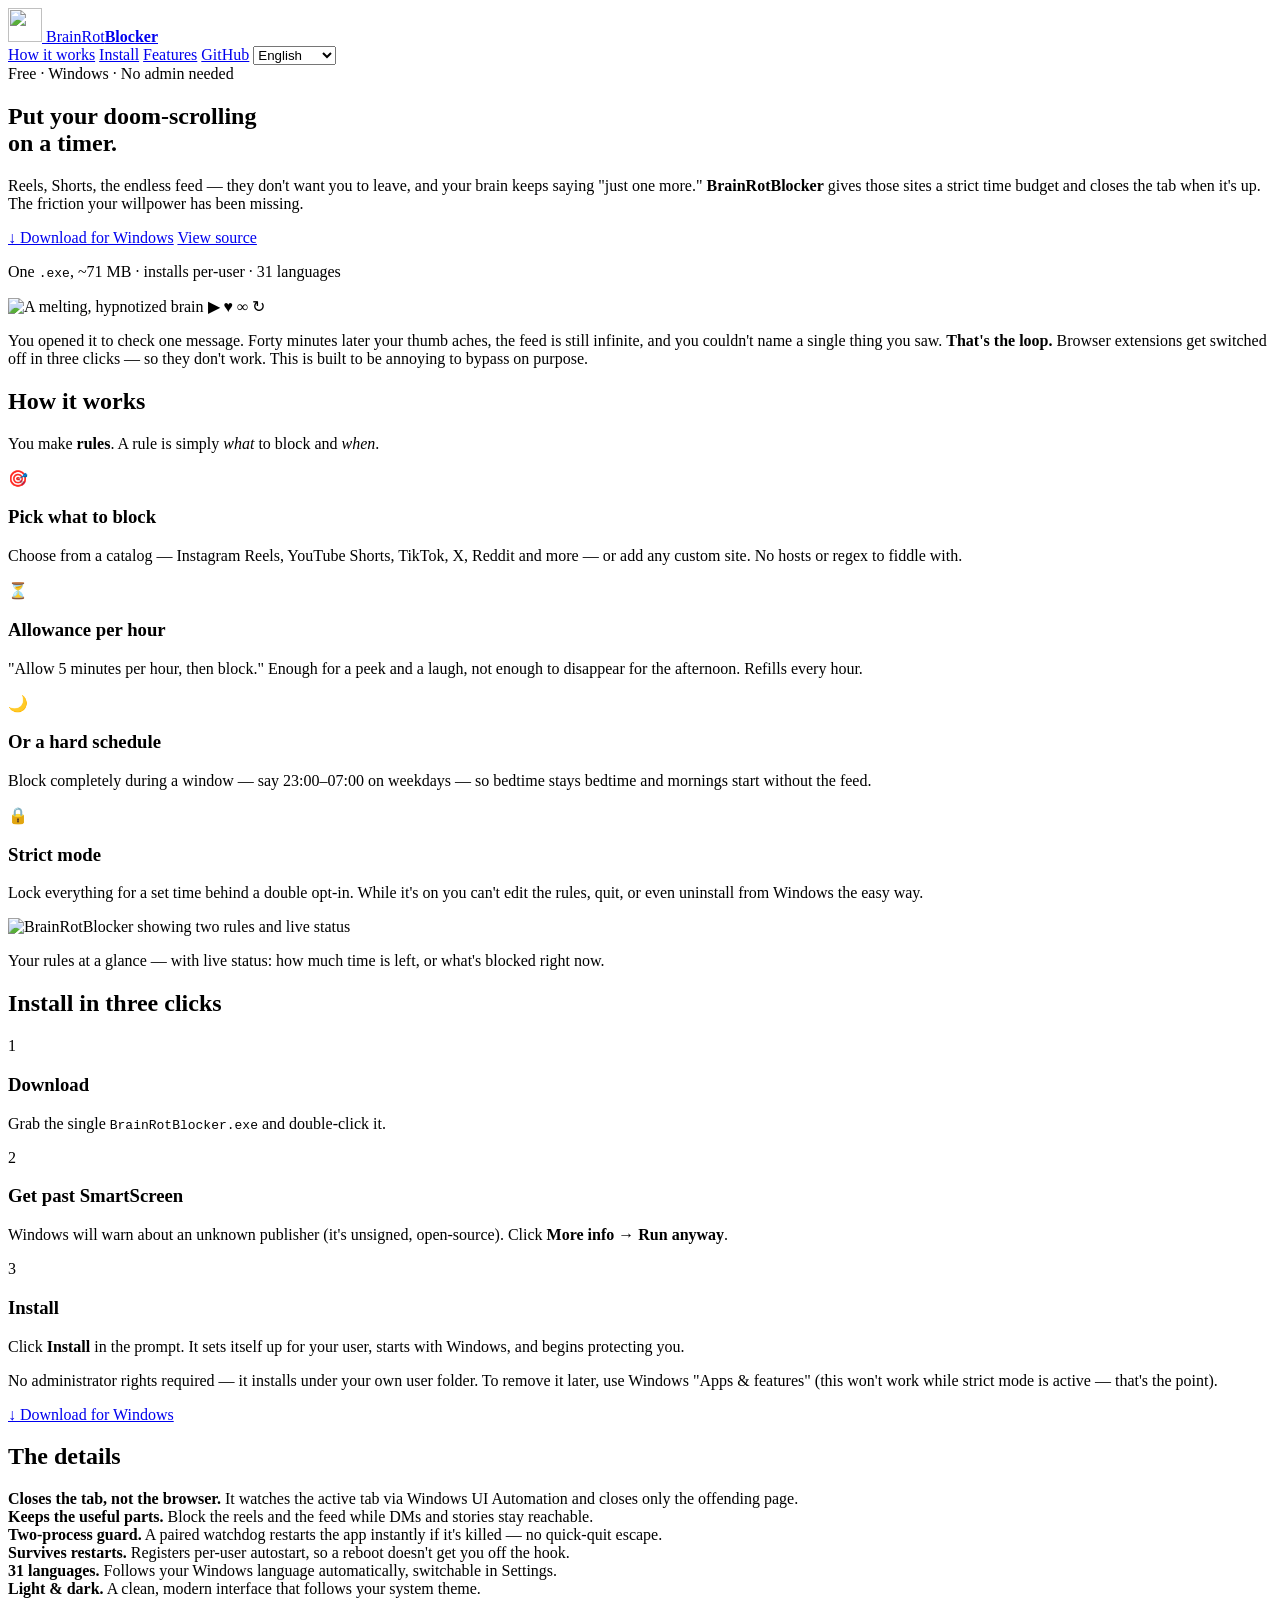
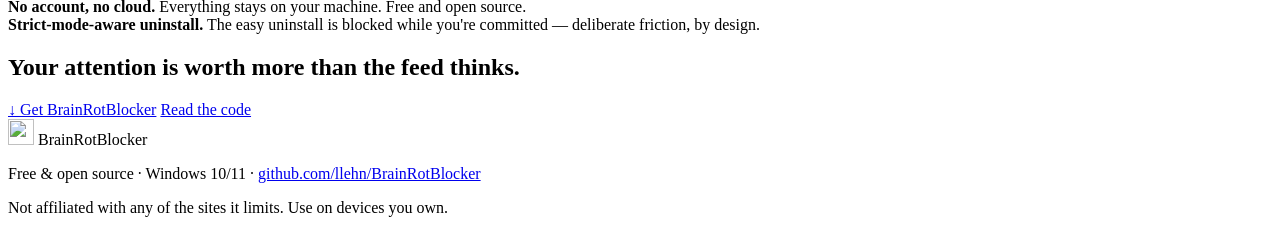
==== docs/index.html @ e9a58394 "Compress single-file build (157MB -> 71MB) and update stated size on site Co-Authored-By: Claude Opu" ====
<!doctype html>
<html lang="en">
<head>
  <meta charset="utf-8">
  <meta name="viewport" content="width=device-width, initial-scale=1">
  <title>BrainRotBlocker — put your doom-scrolling on a timer</title>
  <meta name="description" content="A free Windows app that limits the sites quietly eating your day. Time-budget rules, scheduled blocks, and a strict mode that's genuinely hard to wriggle out of.">
  <link rel="icon" href="assets/favicon.svg" type="image/svg+xml">
  <meta property="og:title" content="BrainRotBlocker">
  <meta property="og:description" content="Put your doom-scrolling on a timer. Free, Windows, no admin needed.">
  <meta property="og:image" content="assets/brain.svg">
  <meta property="og:type" content="website">
  <link rel="preconnect" href="https://fonts.googleapis.com">
  <link rel="preconnect" href="https://fonts.gstatic.com" crossorigin>
  <link href="https://fonts.googleapis.com/css2?family=Inter:wght@400;500;600;700;800&display=swap" rel="stylesheet">
  <link rel="stylesheet" href="styles.css">
</head>
<body>
  <header class="nav">
    <a class="brand" href="#top">
      <img src="assets/logo.svg" width="34" height="34" alt="">
      <span>BrainRot<b>Blocker</b></span>
    </a>
    <nav class="nav-links">
      <a href="#how" data-i18n="nav.how">How it works</a>
      <a href="#install" data-i18n="nav.install">Install</a>
      <a href="#features" data-i18n="nav.features">Features</a>
      <a class="ghost" href="https://github.com/llehn/BrainRotBlocker">GitHub</a>
      <select id="langsel" class="langsel" aria-label="Language"></select>
    </nav>
  </header>

  <main id="top">
    <section class="hero">
      <div class="hero-copy">
        <span class="eyebrow" data-i18n="hero.eyebrow">Free · Windows · No admin needed</span>
        <h1 data-i18n="hero.h1">Put your doom-scrolling<br>on a timer.</h1>
        <p class="lede" data-i18n="hero.lede">Reels, Shorts, the endless feed — they don't want you to leave, and your brain keeps saying "just one more." <b>BrainRotBlocker</b> gives those sites a strict time budget and closes the tab when it's up. The friction your willpower has been missing.</p>
        <div class="cta">
          <a class="btn primary" href="https://github.com/llehn/BrainRotBlocker/releases/latest/download/BrainRotBlocker.exe" data-i18n="hero.download">↓ Download for Windows</a>
          <a class="btn" href="https://github.com/llehn/BrainRotBlocker" data-i18n="hero.source">View source</a>
        </div>
        <p class="fineprint" data-i18n="hero.fineprint">One <code>.exe</code>, ~71&nbsp;MB · installs per-user · 31 languages</p>
      </div>
      <div class="hero-art">
        <div class="glow"></div>
        <img src="assets/brain.svg" alt="A melting, hypnotized brain" class="mascot">
        <span class="float f1">▶</span>
        <span class="float f2">♥</span>
        <span class="float f3">∞</span>
        <span class="float f4">↻</span>
      </div>
    </section>

    <section class="band">
      <p data-i18n="band1">You opened it to check one message. Forty minutes later your thumb aches, the feed is still infinite, and you couldn't name a single thing you saw. <b>That's the loop.</b> Browser extensions get switched off in three clicks — so they don't work. This is built to be annoying to bypass on purpose.</p>
    </section>

    <section id="how" class="section">
      <h2 data-i18n="how.title">How it works</h2>
      <p class="section-sub" data-i18n="how.sub">You make <b>rules</b>. A rule is simply <em>what</em> to block and <em>when</em>.</p>
      <div class="grid cards">
        <article class="card">
          <div class="ic">🎯</div>
          <h3 data-i18n="card1.t">Pick what to block</h3>
          <p data-i18n="card1.b">Choose from a catalog — Instagram Reels, YouTube Shorts, TikTok, X, Reddit and more — or add any custom site. No hosts or regex to fiddle with.</p>
        </article>
        <article class="card">
          <div class="ic">⏳</div>
          <h3 data-i18n="card2.t">Allowance per hour</h3>
          <p data-i18n="card2.b">"Allow 5 minutes per hour, then block." Enough for a peek and a laugh, not enough to disappear for the afternoon. Refills every hour.</p>
        </article>
        <article class="card">
          <div class="ic">🌙</div>
          <h3 data-i18n="card3.t">Or a hard schedule</h3>
          <p data-i18n="card3.b">Block completely during a window — say 23:00–07:00 on weekdays — so bedtime stays bedtime and mornings start without the feed.</p>
        </article>
        <article class="card">
          <div class="ic">🔒</div>
          <h3 data-i18n="card4.t">Strict mode</h3>
          <p data-i18n="card4.b">Lock everything for a set time behind a double opt-in. While it's on you can't edit the rules, quit, or even uninstall from Windows the easy way.</p>
        </article>
      </div>
    </section>

    <section class="showcase">
      <img src="assets/app-mock.svg" alt="BrainRotBlocker showing two rules and live status" loading="lazy">
      <p class="caption" data-i18n="showcase.caption">Your rules at a glance — with live status: how much time is left, or what's blocked right now.</p>
    </section>

    <section id="install" class="section">
      <h2 data-i18n="install.title">Install in three clicks</h2>
      <div class="grid steps">
        <article class="step">
          <span class="num">1</span>
          <h3 data-i18n="step1.t">Download</h3>
          <p data-i18n="step1.b">Grab the single <code>BrainRotBlocker.exe</code> and double-click it.</p>
        </article>
        <article class="step">
          <span class="num">2</span>
          <h3 data-i18n="step2.t">Get past SmartScreen</h3>
          <p data-i18n="step2.b">Windows will warn about an unknown publisher (it's unsigned, open-source). Click <b>More info → Run anyway</b>.</p>
        </article>
        <article class="step">
          <span class="num">3</span>
          <h3 data-i18n="step3.t">Install</h3>
          <p data-i18n="step3.b">Click <b>Install</b> in the prompt. It sets itself up for your user, starts with Windows, and begins protecting you.</p>
        </article>
      </div>
      <p class="note" data-i18n="install.note">No administrator rights required — it installs under your own user folder. To remove it later, use Windows "Apps &amp; features" (this won't work while strict mode is active — that's the point).</p>
      <div class="cta center">
        <a class="btn primary" href="https://github.com/llehn/BrainRotBlocker/releases/latest/download/BrainRotBlocker.exe" data-i18n="hero.download">↓ Download for Windows</a>
      </div>
    </section>

    <section id="features" class="section">
      <h2 data-i18n="features.title">The details</h2>
      <div class="grid features">
        <div class="feat" data-i18n="feat1"><b>Closes the tab, not the browser.</b> It watches the active tab via Windows UI Automation and closes only the offending page.</div>
        <div class="feat" data-i18n="feat2"><b>Keeps the useful parts.</b> Block the reels and the feed while DMs and stories stay reachable.</div>
        <div class="feat" data-i18n="feat3"><b>Two-process guard.</b> A paired watchdog restarts the app instantly if it's killed — no quick-quit escape.</div>
        <div class="feat" data-i18n="feat4"><b>Survives restarts.</b> Registers per-user autostart, so a reboot doesn't get you off the hook.</div>
        <div class="feat" data-i18n="feat5"><b>31 languages.</b> Follows your Windows language automatically, switchable in Settings.</div>
        <div class="feat" data-i18n="feat6"><b>Light &amp; dark.</b> A clean, modern interface that follows your system theme.</div>
        <div class="feat" data-i18n="feat7"><b>No account, no cloud.</b> Everything stays on your machine. Free and open source.</div>
        <div class="feat" data-i18n="feat8"><b>Strict-mode-aware uninstall.</b> The easy uninstall is blocked while you're committed — deliberate friction, by design.</div>
      </div>
    </section>

    <section class="band closer">
      <h2 data-i18n="closer.title">Your attention is worth more than the feed thinks.</h2>
      <div class="cta center">
        <a class="btn primary" href="https://github.com/llehn/BrainRotBlocker/releases/latest/download/BrainRotBlocker.exe" data-i18n="closer.download">↓ Get BrainRotBlocker</a>
        <a class="btn" href="https://github.com/llehn/BrainRotBlocker" data-i18n="closer.source">Read the code</a>
      </div>
    </section>
  </main>

  <footer class="footer">
    <div class="foot-brand">
      <img src="assets/logo.svg" width="26" height="26" alt="">
      <span>BrainRotBlocker</span>
    </div>
    <p data-i18n="footer.tagline">Free &amp; open source · Windows 10/11 · <a href="https://github.com/llehn/BrainRotBlocker">github.com/llehn/BrainRotBlocker</a></p>
    <p class="muted" data-i18n="footer.muted">Not affiliated with any of the sites it limits. Use on devices you own.</p>
  </footer>

  <script src="i18n.js"></script>
</body>
</html>
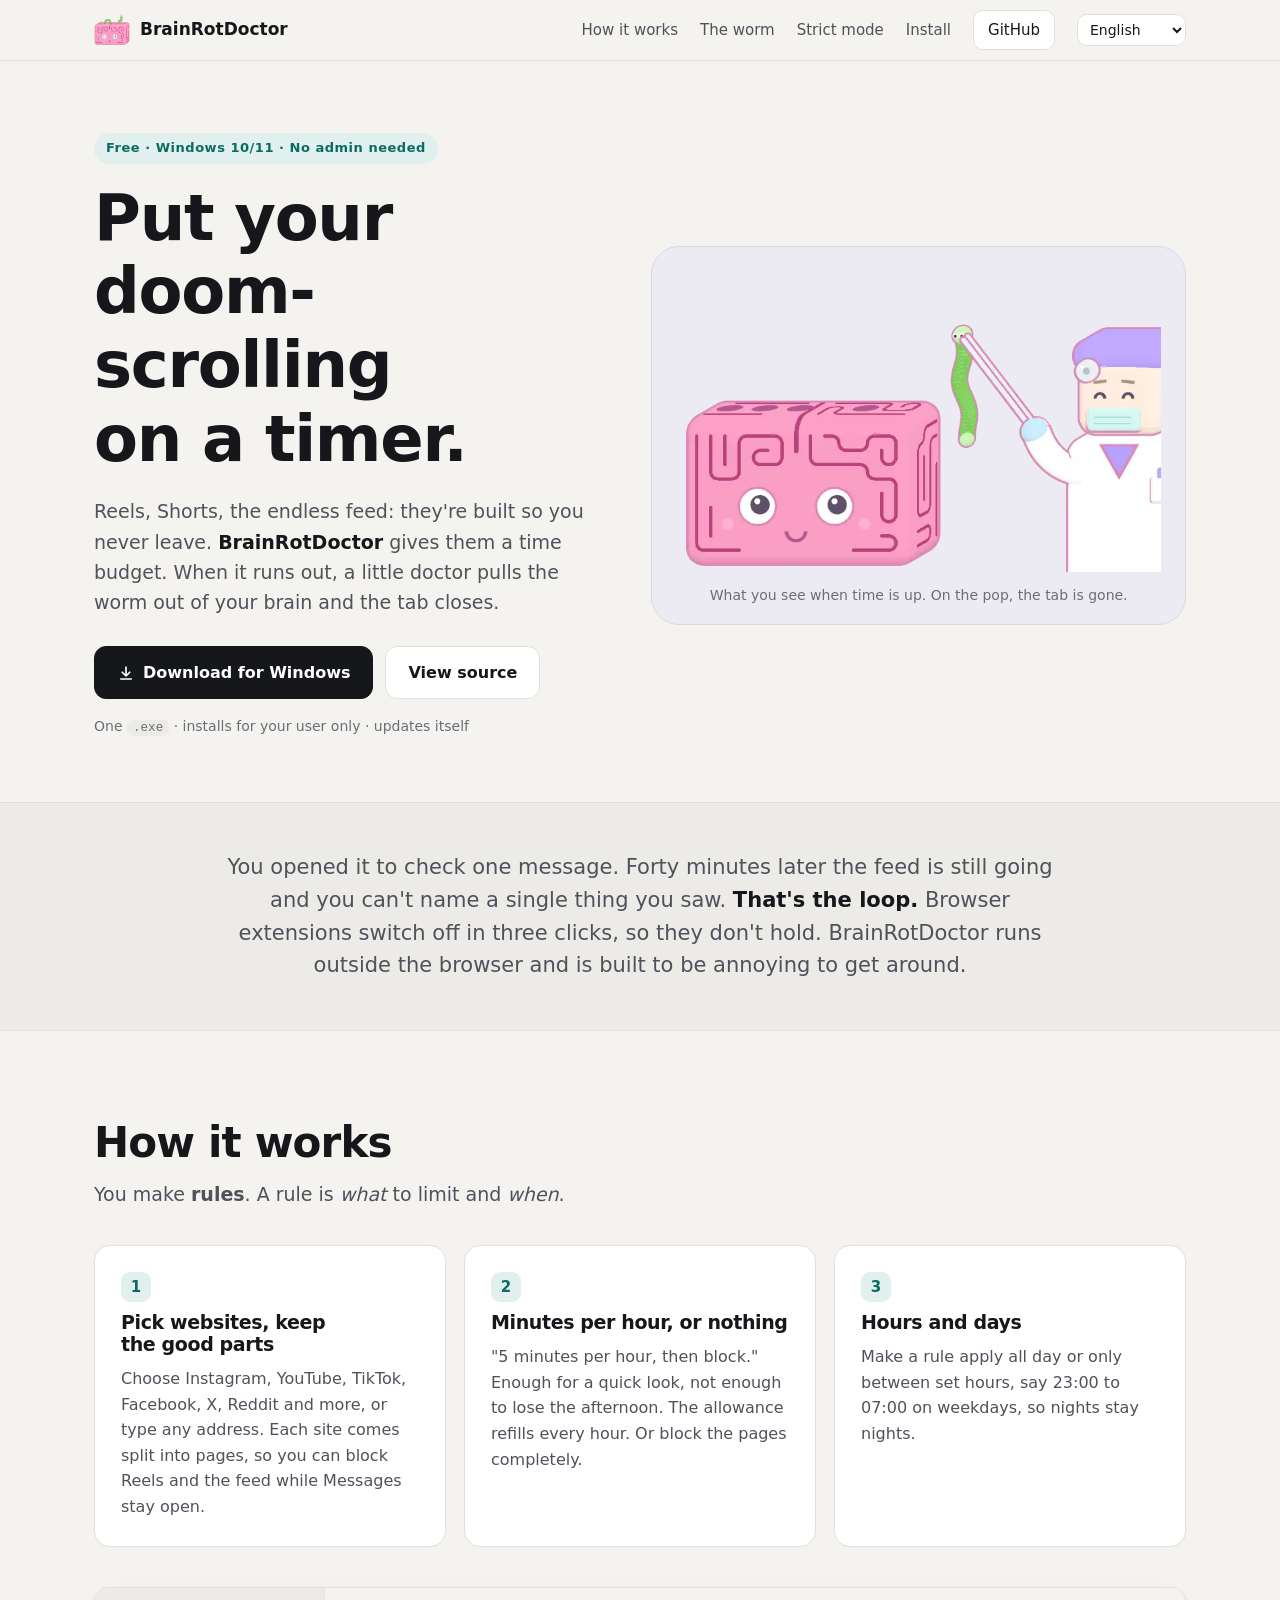
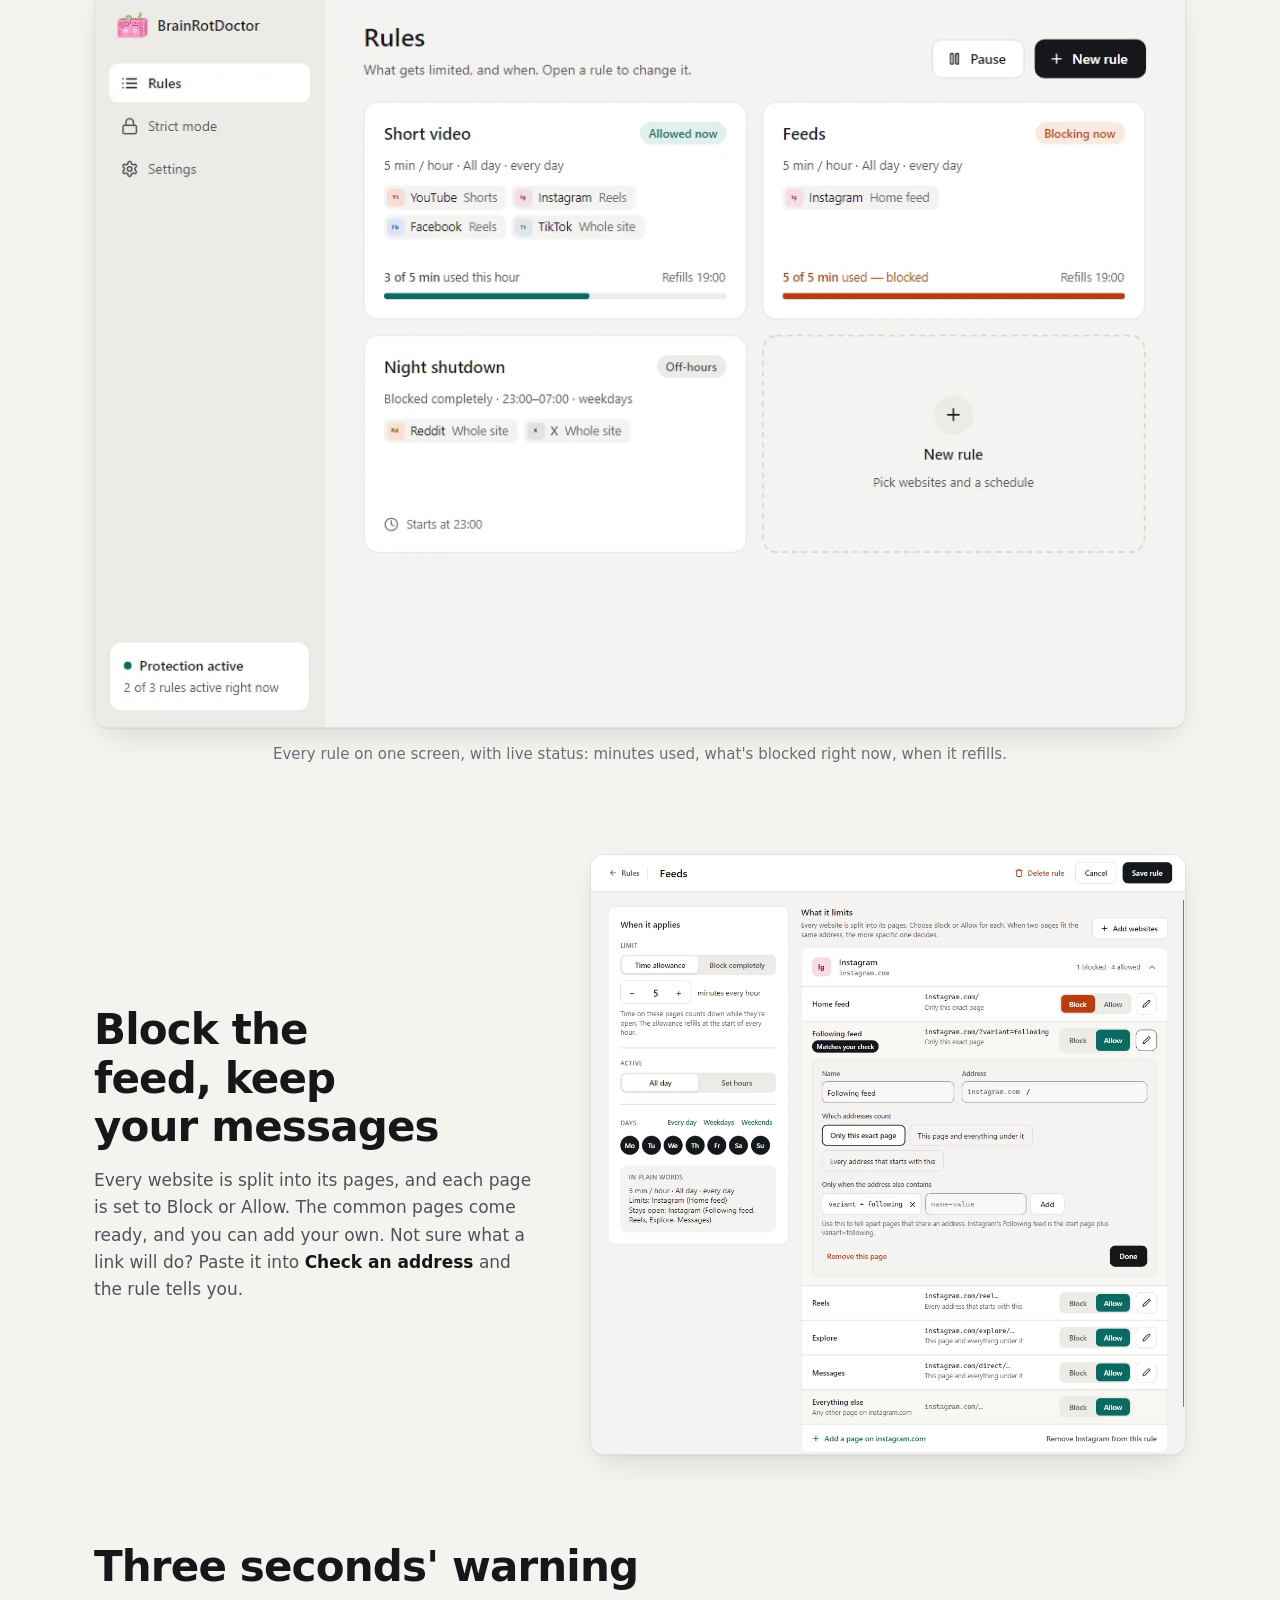
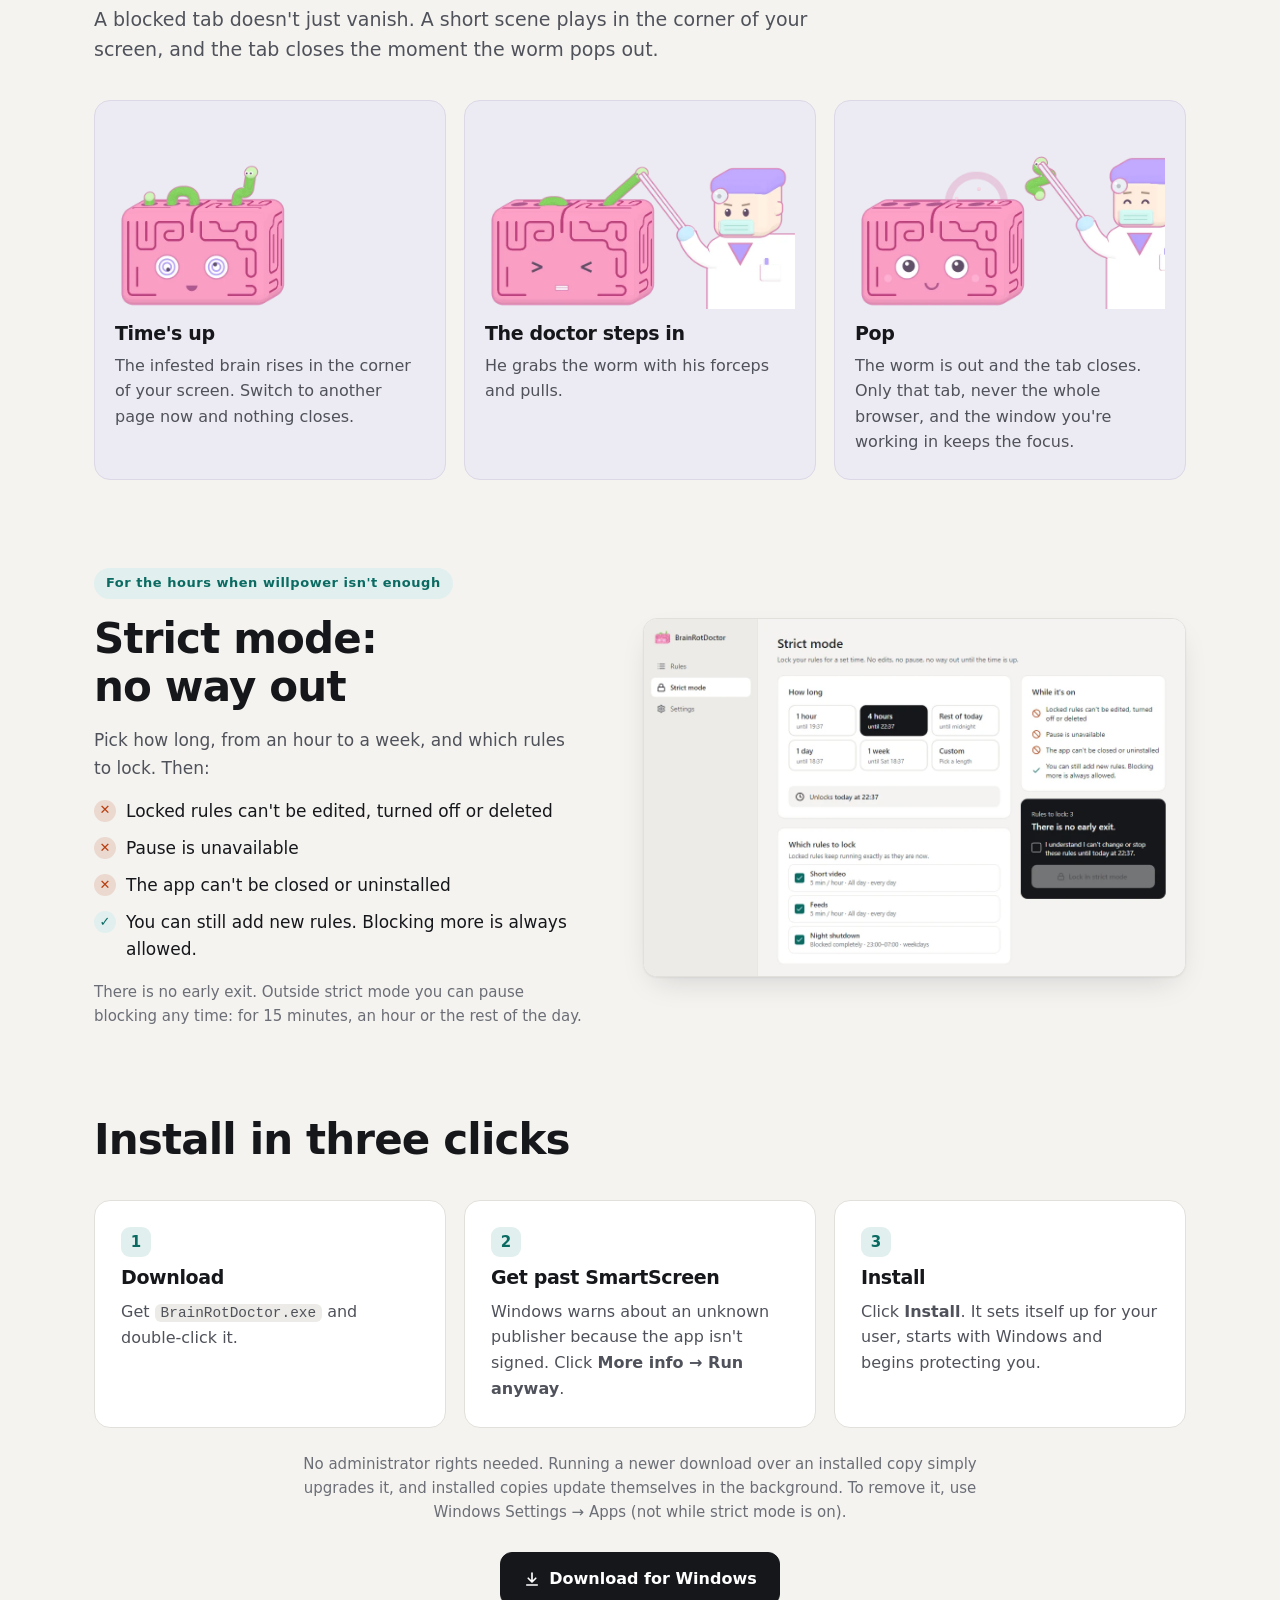
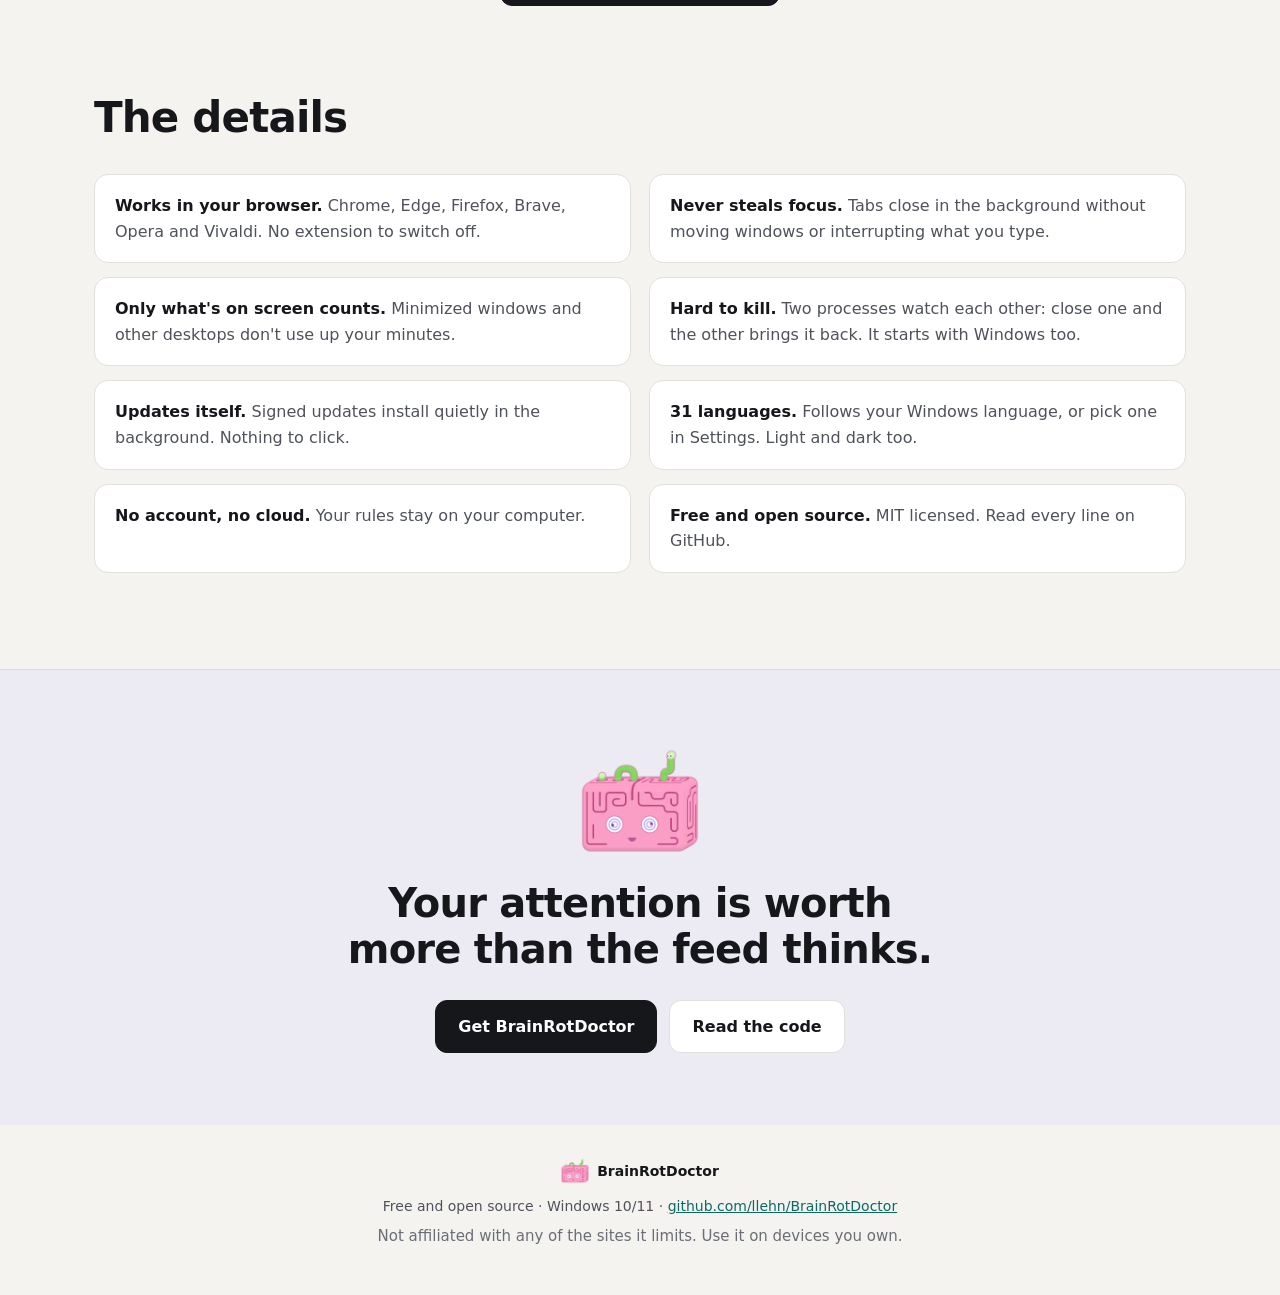
==== commit 8cc2ef82: "Make the worm scene's brain the product icon and rebuild the website The app icon (window, tray, sid" ====
--- a/docs/index.html
+++ b/docs/index.html
@@ -3,13 +3,17 @@
 <head>
   <meta charset="utf-8">
   <meta name="viewport" content="width=device-width, initial-scale=1">
-  <title>BrainRotBlocker — put your doom-scrolling on a timer</title>
-  <meta name="description" content="A free Windows app that limits the sites quietly eating your day. Time-budget rules, scheduled blocks, and a strict mode that's genuinely hard to wriggle out of.">
-  <link rel="icon" href="assets/favicon.svg" type="image/svg+xml">
-  <meta property="og:title" content="BrainRotBlocker">
+  <title>BrainRotDoctor — put your doom-scrolling on a timer</title>
+  <meta name="description" content="A free Windows app that gives Reels, Shorts and endless feeds a time budget. When it runs out, a little doctor pulls the worm out of your brain and the tab closes.">
+  <meta name="color-scheme" content="light dark">
+  <link rel="icon" href="assets/favicon.ico" sizes="any">
+  <link rel="icon" href="assets/icon-512.png" type="image/png">
+  <link rel="apple-touch-icon" href="assets/apple-touch-icon.png">
+  <meta property="og:title" content="BrainRotDoctor">
   <meta property="og:description" content="Put your doom-scrolling on a timer. Free, Windows, no admin needed.">
-  <meta property="og:image" content="assets/brain.svg">
+  <meta property="og:image" content="https://llehn.github.io/BrainRotDoctor/assets/og-image.png">
   <meta property="og:type" content="website">
+  <meta name="twitter:card" content="summary_large_image">
   <link rel="preconnect" href="https://fonts.googleapis.com">
   <link rel="preconnect" href="https://fonts.gstatic.com" crossorigin>
   <link href="https://fonts.googleapis.com/css2?family=Inter:wght@400;500;600;700;800&display=swap" rel="stylesheet">
@@ -17,132 +21,183 @@
 </head>
 <body>
   <header class="nav">
-    <a class="brand" href="#top">
-      <img src="assets/logo.svg" width="34" height="34" alt="">
-      <span>BrainRot<b>Blocker</b></span>
-    </a>
-    <nav class="nav-links">
-      <a href="#how" data-i18n="nav.how">How it works</a>
-      <a href="#install" data-i18n="nav.install">Install</a>
-      <a href="#features" data-i18n="nav.features">Features</a>
-      <a class="ghost" href="https://github.com/llehn/BrainRotBlocker">GitHub</a>
-      <select id="langsel" class="langsel" aria-label="Language"></select>
-    </nav>
+    <div class="nav-inner">
+      <a class="brand" href="#top">
+        <img src="assets/icon-512.png" width="36" height="36" alt="">
+        <span>BrainRotDoctor</span>
+      </a>
+      <nav class="nav-links">
+        <a href="#how" data-i18n="nav.how">How it works</a>
+        <a href="#worm" data-i18n="nav.worm">The worm</a>
+        <a href="#strict" data-i18n="nav.strict">Strict mode</a>
+        <a href="#install" data-i18n="nav.install">Install</a>
+        <a class="gh" href="https://github.com/llehn/BrainRotDoctor">GitHub</a>
+        <select id="langsel" class="langsel" aria-label="Language"></select>
+      </nav>
+    </div>
   </header>
 
   <main id="top">
-    <section class="hero">
+    <section class="hero wrap">
       <div class="hero-copy">
-        <span class="eyebrow" data-i18n="hero.eyebrow">Free · Windows · No admin needed</span>
+        <span class="eyebrow" data-i18n="hero.eyebrow">Free · Windows 10/11 · No admin needed</span>
         <h1 data-i18n="hero.h1">Put your doom-scrolling<br>on a timer.</h1>
-        <p class="lede" data-i18n="hero.lede">Reels, Shorts, the endless feed — they don't want you to leave, and your brain keeps saying "just one more." <b>BrainRotBlocker</b> gives those sites a strict time budget and closes the tab when it's up. The friction your willpower has been missing.</p>
+        <p class="lede" data-i18n="hero.lede">Reels, Shorts, the endless feed: they're built so you never leave. <b>BrainRotDoctor</b> gives them a time budget. When it runs out, a little doctor pulls the worm out of your brain and the tab closes.</p>
         <div class="cta">
-          <a class="btn primary" href="https://github.com/llehn/BrainRotBlocker/releases/latest/download/BrainRotBlocker.exe" data-i18n="hero.download">↓ Download for Windows</a>
-          <a class="btn" href="https://github.com/llehn/BrainRotBlocker" data-i18n="hero.source">View source</a>
+          <a class="btn primary" href="https://github.com/llehn/BrainRotDoctor/releases/latest/download/BrainRotDoctor.exe"><svg aria-hidden="true" viewBox="0 0 24 24"><path d="M12 4v12m0 0-5-5m5 5 5-5M5 20h14"/></svg><span data-i18n="hero.download">Download for Windows</span></a>
+          <a class="btn" href="https://github.com/llehn/BrainRotDoctor" data-i18n="hero.source">View source</a>
         </div>
-        <p class="fineprint" data-i18n="hero.fineprint">One <code>.exe</code>, ~71&nbsp;MB · installs per-user · 31 languages</p>
-      </div>
-      <div class="hero-art">
-        <div class="glow"></div>
-        <img src="assets/brain.svg" alt="A melting, hypnotized brain" class="mascot">
-        <span class="float f1">▶</span>
-        <span class="float f2">♥</span>
-        <span class="float f3">∞</span>
-        <span class="float f4">↻</span>
-      </div>
+        <p class="fineprint" data-i18n="hero.fineprint">One <code>.exe</code> · installs for your user only · updates itself</p>
+      </div>
+      <figure class="stage">
+        <img class="clip" src="assets/worm-scene.webp" width="720" height="440" alt="A pink brain with spiral eyes and a worm inside. A doctor pulls the worm out with forceps and the brain smiles.">
+        <figcaption data-i18n="hero.caption">What you see when time is up. On the pop, the tab is gone.</figcaption>
+      </figure>
     </section>
 
     <section class="band">
-      <p data-i18n="band1">You opened it to check one message. Forty minutes later your thumb aches, the feed is still infinite, and you couldn't name a single thing you saw. <b>That's the loop.</b> Browser extensions get switched off in three clicks — so they don't work. This is built to be annoying to bypass on purpose.</p>
-    </section>
-
-    <section id="how" class="section">
+      <p class="wrap" data-i18n="band1">You opened it to check one message. Forty minutes later the feed is still going and you can't name a single thing you saw. <b>That's the loop.</b> Browser extensions switch off in three clicks, so they don't hold. BrainRotDoctor runs outside the browser and is built to be annoying to get around.</p>
+    </section>
+
+    <section id="how" class="section wrap">
       <h2 data-i18n="how.title">How it works</h2>
-      <p class="section-sub" data-i18n="how.sub">You make <b>rules</b>. A rule is simply <em>what</em> to block and <em>when</em>.</p>
-      <div class="grid cards">
-        <article class="card">
-          <div class="ic">🎯</div>
-          <h3 data-i18n="card1.t">Pick what to block</h3>
-          <p data-i18n="card1.b">Choose from a catalog — Instagram Reels, YouTube Shorts, TikTok, X, Reddit and more — or add any custom site. No hosts or regex to fiddle with.</p>
-        </article>
-        <article class="card">
-          <div class="ic">⏳</div>
-          <h3 data-i18n="card2.t">Allowance per hour</h3>
-          <p data-i18n="card2.b">"Allow 5 minutes per hour, then block." Enough for a peek and a laugh, not enough to disappear for the afternoon. Refills every hour.</p>
-        </article>
-        <article class="card">
-          <div class="ic">🌙</div>
-          <h3 data-i18n="card3.t">Or a hard schedule</h3>
-          <p data-i18n="card3.b">Block completely during a window — say 23:00–07:00 on weekdays — so bedtime stays bedtime and mornings start without the feed.</p>
-        </article>
-        <article class="card">
-          <div class="ic">🔒</div>
-          <h3 data-i18n="card4.t">Strict mode</h3>
-          <p data-i18n="card4.b">Lock everything for a set time behind a double opt-in. While it's on you can't edit the rules, quit, or even uninstall from Windows the easy way.</p>
-        </article>
-      </div>
-    </section>
-
-    <section class="showcase">
-      <img src="assets/app-mock.svg" alt="BrainRotBlocker showing two rules and live status" loading="lazy">
-      <p class="caption" data-i18n="showcase.caption">Your rules at a glance — with live status: how much time is left, or what's blocked right now.</p>
-    </section>
-
-    <section id="install" class="section">
+      <p class="section-sub" data-i18n="how.sub">You make <b>rules</b>. A rule is <em>what</em> to limit and <em>when</em>.</p>
+      <div class="cards">
+        <article class="card">
+          <span class="num">1</span>
+          <h3 data-i18n="card1.t">Pick websites, keep the good parts</h3>
+          <p data-i18n="card1.b">Choose Instagram, YouTube, TikTok, Facebook, X, Reddit and more, or type any address. Each site comes split into pages, so you can block Reels and the feed while Messages stay open.</p>
+        </article>
+        <article class="card">
+          <span class="num">2</span>
+          <h3 data-i18n="card2.t">Minutes per hour, or nothing</h3>
+          <p data-i18n="card2.b">"5 minutes per hour, then block." Enough for a quick look, not enough to lose the afternoon. The allowance refills every hour. Or block the pages completely.</p>
+        </article>
+        <article class="card">
+          <span class="num">3</span>
+          <h3 data-i18n="card3.t">Hours and days</h3>
+          <p data-i18n="card3.b">Make a rule apply all day or only between set hours, say 23:00 to 07:00 on weekdays, so nights stay nights.</p>
+        </article>
+      </div>
+      <figure class="shot">
+        <div class="window">
+          <picture>
+            <source srcset="assets/app-rules-dark.webp" media="(prefers-color-scheme: dark)">
+            <img src="assets/app-rules.webp" width="1120" height="760" loading="lazy" alt="The Rules screen: three rule cards showing minutes used, what is blocked now and when each refills.">
+          </picture>
+        </div>
+        <figcaption data-i18n="shot.rules">Every rule on one screen, with live status: minutes used, what's blocked right now, when it refills.</figcaption>
+      </figure>
+    </section>
+
+    <section class="section wrap split">
+      <div class="split-copy">
+        <h2 data-i18n="pages.title">Block the feed, keep your messages</h2>
+        <p data-i18n="pages.b">Every website is split into its pages, and each page is set to Block or Allow. The common pages come ready, and you can add your own. Not sure what a link will do? Paste it into <b>Check an address</b> and the rule tells you.</p>
+      </div>
+      <div class="window tall">
+        <img src="assets/app-editor.webp" width="1120" height="1130" loading="lazy" alt="Editing a rule: Instagram split into Home feed (blocked), Following feed, Reels, Explore and Messages (allowed).">
+      </div>
+    </section>
+
+    <section id="worm" class="section wrap">
+      <h2 data-i18n="worm.title">Three seconds' warning</h2>
+      <p class="section-sub" data-i18n="worm.sub">A blocked tab doesn't just vanish. A short scene plays in the corner of your screen, and the tab closes the moment the worm pops out.</p>
+      <div class="story">
+        <article>
+          <img src="assets/scene-1.webp" width="720" height="440" loading="lazy" alt="">
+          <h3 data-i18n="worm1.t">Time's up</h3>
+          <p data-i18n="worm1.b">The infested brain rises in the corner of your screen. Switch to another page now and nothing closes.</p>
+        </article>
+        <article>
+          <img src="assets/scene-2.webp" width="720" height="440" loading="lazy" alt="">
+          <h3 data-i18n="worm2.t">The doctor steps in</h3>
+          <p data-i18n="worm2.b">He grabs the worm with his forceps and pulls.</p>
+        </article>
+        <article>
+          <img src="assets/scene-3.webp" width="720" height="440" loading="lazy" alt="">
+          <h3 data-i18n="worm3.t">Pop</h3>
+          <p data-i18n="worm3.b">The worm is out and the tab closes. Only that tab, never the whole browser, and the window you're working in keeps the focus.</p>
+        </article>
+      </div>
+    </section>
+
+    <section id="strict" class="section wrap split reverse">
+      <div class="split-copy">
+        <span class="eyebrow" data-i18n="strict.eyebrow">For the hours when willpower isn't enough</span>
+        <h2 data-i18n="strict.title">Strict mode: no way out</h2>
+        <p data-i18n="strict.b">Pick how long, from an hour to a week, and which rules to lock. Then:</p>
+        <ul class="ticks">
+          <li class="no" data-i18n="strict.l1">Locked rules can't be edited, turned off or deleted</li>
+          <li class="no" data-i18n="strict.l2">Pause is unavailable</li>
+          <li class="no" data-i18n="strict.l3">The app can't be closed or uninstalled</li>
+          <li class="yes" data-i18n="strict.l4">You can still add new rules. Blocking more is always allowed.</li>
+        </ul>
+        <p class="muted" data-i18n="strict.note">There is no early exit. Outside strict mode you can pause blocking any time: for 15 minutes, an hour or the rest of the day.</p>
+      </div>
+      <div class="window">
+        <img src="assets/app-strict.webp" width="1120" height="740" loading="lazy" alt="Strict mode setup: choose how long, which rules to lock, and confirm there is no early exit.">
+      </div>
+    </section>
+
+    <section id="install" class="section wrap">
       <h2 data-i18n="install.title">Install in three clicks</h2>
-      <div class="grid steps">
-        <article class="step">
+      <div class="cards">
+        <article class="card">
           <span class="num">1</span>
           <h3 data-i18n="step1.t">Download</h3>
-          <p data-i18n="step1.b">Grab the single <code>BrainRotBlocker.exe</code> and double-click it.</p>
-        </article>
-        <article class="step">
+          <p data-i18n="step1.b">Get <code>BrainRotDoctor.exe</code> and double-click it.</p>
+        </article>
+        <article class="card">
           <span class="num">2</span>
           <h3 data-i18n="step2.t">Get past SmartScreen</h3>
-          <p data-i18n="step2.b">Windows will warn about an unknown publisher (it's unsigned, open-source). Click <b>More info → Run anyway</b>.</p>
-        </article>
-        <article class="step">
+          <p data-i18n="step2.b">Windows warns about an unknown publisher because the app isn't signed. Click <b>More info → Run anyway</b>.</p>
+        </article>
+        <article class="card">
           <span class="num">3</span>
           <h3 data-i18n="step3.t">Install</h3>
-          <p data-i18n="step3.b">Click <b>Install</b> in the prompt. It sets itself up for your user, starts with Windows, and begins protecting you.</p>
-        </article>
-      </div>
-      <p class="note" data-i18n="install.note">No administrator rights required — it installs under your own user folder. To remove it later, use Windows "Apps &amp; features" (this won't work while strict mode is active — that's the point).</p>
+          <p data-i18n="step3.b">Click <b>Install</b>. It sets itself up for your user, starts with Windows and begins protecting you.</p>
+        </article>
+      </div>
+      <p class="note" data-i18n="install.note">No administrator rights needed. Running a newer download over an installed copy simply upgrades it, and installed copies update themselves in the background. To remove it, use Windows Settings → Apps (not while strict mode is on).</p>
       <div class="cta center">
-        <a class="btn primary" href="https://github.com/llehn/BrainRotBlocker/releases/latest/download/BrainRotBlocker.exe" data-i18n="hero.download">↓ Download for Windows</a>
-      </div>
-    </section>
-
-    <section id="features" class="section">
+        <a class="btn primary" href="https://github.com/llehn/BrainRotDoctor/releases/latest/download/BrainRotDoctor.exe"><svg aria-hidden="true" viewBox="0 0 24 24"><path d="M12 4v12m0 0-5-5m5 5 5-5M5 20h14"/></svg><span data-i18n="hero.download">Download for Windows</span></a>
+      </div>
+    </section>
+
+    <section class="section wrap">
       <h2 data-i18n="features.title">The details</h2>
-      <div class="grid features">
-        <div class="feat" data-i18n="feat1"><b>Closes the tab, not the browser.</b> It watches the active tab via Windows UI Automation and closes only the offending page.</div>
-        <div class="feat" data-i18n="feat2"><b>Keeps the useful parts.</b> Block the reels and the feed while DMs and stories stay reachable.</div>
-        <div class="feat" data-i18n="feat3"><b>Two-process guard.</b> A paired watchdog restarts the app instantly if it's killed — no quick-quit escape.</div>
-        <div class="feat" data-i18n="feat4"><b>Survives restarts.</b> Registers per-user autostart, so a reboot doesn't get you off the hook.</div>
-        <div class="feat" data-i18n="feat5"><b>31 languages.</b> Follows your Windows language automatically, switchable in Settings.</div>
-        <div class="feat" data-i18n="feat6"><b>Light &amp; dark.</b> A clean, modern interface that follows your system theme.</div>
-        <div class="feat" data-i18n="feat7"><b>No account, no cloud.</b> Everything stays on your machine. Free and open source.</div>
-        <div class="feat" data-i18n="feat8"><b>Strict-mode-aware uninstall.</b> The easy uninstall is blocked while you're committed — deliberate friction, by design.</div>
-      </div>
-    </section>
-
-    <section class="band closer">
-      <h2 data-i18n="closer.title">Your attention is worth more than the feed thinks.</h2>
-      <div class="cta center">
-        <a class="btn primary" href="https://github.com/llehn/BrainRotBlocker/releases/latest/download/BrainRotBlocker.exe" data-i18n="closer.download">↓ Get BrainRotBlocker</a>
-        <a class="btn" href="https://github.com/llehn/BrainRotBlocker" data-i18n="closer.source">Read the code</a>
+      <div class="features">
+        <div class="feat" data-i18n="feat1"><b>Works in your browser.</b> Chrome, Edge, Firefox, Brave, Opera and Vivaldi. No extension to switch off.</div>
+        <div class="feat" data-i18n="feat2"><b>Never steals focus.</b> Tabs close in the background without moving windows or interrupting what you type.</div>
+        <div class="feat" data-i18n="feat3"><b>Only what's on screen counts.</b> Minimized windows and other desktops don't use up your minutes.</div>
+        <div class="feat" data-i18n="feat4"><b>Hard to kill.</b> Two processes watch each other: close one and the other brings it back. It starts with Windows too.</div>
+        <div class="feat" data-i18n="feat5"><b>Updates itself.</b> Signed updates install quietly in the background. Nothing to click.</div>
+        <div class="feat" data-i18n="feat6"><b>31 languages.</b> Follows your Windows language, or pick one in Settings. Light and dark too.</div>
+        <div class="feat" data-i18n="feat7"><b>No account, no cloud.</b> Your rules stay on your computer.</div>
+        <div class="feat" data-i18n="feat8"><b>Free and open source.</b> MIT licensed. Read every line on GitHub.</div>
+      </div>
+    </section>
+
+    <section class="closer">
+      <div class="wrap">
+        <img src="assets/icon-512.png" width="120" height="120" alt="">
+        <h2 data-i18n="closer.title">Your attention is worth more than the feed thinks.</h2>
+        <div class="cta center">
+          <a class="btn primary" href="https://github.com/llehn/BrainRotDoctor/releases/latest/download/BrainRotDoctor.exe" data-i18n="closer.download">Get BrainRotDoctor</a>
+          <a class="btn" href="https://github.com/llehn/BrainRotDoctor" data-i18n="closer.source">Read the code</a>
+        </div>
       </div>
     </section>
   </main>
 
-  <footer class="footer">
+  <footer class="footer wrap">
     <div class="foot-brand">
-      <img src="assets/logo.svg" width="26" height="26" alt="">
-      <span>BrainRotBlocker</span>
+      <img src="assets/icon-512.png" width="28" height="28" alt="">
+      <span>BrainRotDoctor</span>
     </div>
-    <p data-i18n="footer.tagline">Free &amp; open source · Windows 10/11 · <a href="https://github.com/llehn/BrainRotBlocker">github.com/llehn/BrainRotBlocker</a></p>
-    <p class="muted" data-i18n="footer.muted">Not affiliated with any of the sites it limits. Use on devices you own.</p>
+    <p data-i18n="footer.tagline">Free and open source · Windows 10/11 · <a href="https://github.com/llehn/BrainRotDoctor">github.com/llehn/BrainRotDoctor</a></p>
+    <p class="muted" data-i18n="footer.muted">Not affiliated with any of the sites it limits. Use it on devices you own.</p>
   </footer>
 
   <script src="i18n.js"></script>
--- a/docs/styles.css
+++ b/docs/styles.css
@@ -0,0 +1,183 @@
+/* BrainRotDoctor site. Colours follow the app (warm greys, teal accent) and the
+   worm scene (pink brain, lavender stage, green worm). Light and dark follow the
+   system, as the app does. */
+
+:root {
+  --bg: #F4F3F0;
+  --band: #ECEBE7;
+  --surface: #FFFFFF;
+  --border: #E2E0DA;
+  --text: #16171B;
+  --text-2: #4F525A;
+  --text-3: #6B6E76;
+  --ink: #16171B;
+  --ink-text: #FFFFFF;
+  --accent: #0B6B63;
+  --accent-soft: #E1F0EE;
+  --danger: #B93D0E;
+  --stage: #ECEAF2;
+  --stage-edge: #DCD8E6;
+  --brain: #F59AC0;
+  --brain-line: #B83F7A;
+  --cap: #7C5CFF;
+  --shadow: 0 1px 2px rgba(22, 23, 27, .05), 0 12px 32px -12px rgba(22, 23, 27, .18);
+  --radius: 16px;
+  --font: "Inter", "Segoe UI", system-ui, -apple-system, sans-serif;
+  color-scheme: light dark;
+}
+
+@media (prefers-color-scheme: dark) {
+  :root {
+    --bg: #17181B;
+    --band: #1C1D21;
+    --surface: #232428;
+    --border: #313238;
+    --text: #ECECEE;
+    --text-2: #B4B6BD;
+    --text-3: #8E9098;
+    --ink: #ECECEE;
+    --ink-text: #16171B;
+    --accent: #2A9D8F;
+    --accent-soft: #173A36;
+    --danger: #D2602F;
+    --stage: #24212B;
+    --stage-edge: #34303D;
+    --shadow: 0 1px 2px rgba(0, 0, 0, .3), 0 16px 40px -16px rgba(0, 0, 0, .6);
+  }
+}
+
+* { box-sizing: border-box; }
+html { scroll-behavior: smooth; scroll-padding-top: 76px; }
+@media (prefers-reduced-motion: reduce) { html { scroll-behavior: auto; } }
+body {
+  margin: 0;
+  background: var(--bg);
+  color: var(--text);
+  font-family: var(--font);
+  font-size: 17px;
+  line-height: 1.6;
+  -webkit-font-smoothing: antialiased;
+}
+img { max-width: 100%; height: auto; display: block; }
+a { color: var(--accent); }
+code { font-family: ui-monospace, Consolas, monospace; font-size: .9em; background: var(--band); padding: 1px 6px; border-radius: 6px; }
+h1, h2, h3 { line-height: 1.15; letter-spacing: -.02em; margin: 0; text-wrap: balance; }
+p { margin: 0; }
+.wrap { width: 100%; max-width: 1140px; margin: 0 auto; padding-inline: 24px; }
+
+/* ---------- Nav ---------- */
+.nav {
+  position: sticky; top: 0; z-index: 10;
+  background: color-mix(in srgb, var(--bg) 88%, transparent);
+  backdrop-filter: saturate(1.4) blur(12px);
+  border-bottom: 1px solid var(--border);
+}
+.nav-inner { max-width: 1140px; margin: 0 auto; padding: 10px 24px; display: flex; align-items: center; gap: 16px; }
+.brand { display: flex; align-items: center; gap: 10px; color: var(--text); text-decoration: none; font-weight: 700; font-size: 17px; }
+.nav-links { margin-left: auto; display: flex; align-items: center; gap: 22px; }
+.nav-links a { color: var(--text-2); text-decoration: none; font-size: 15px; font-weight: 500; }
+.nav-links a:hover { color: var(--text); }
+.nav-links a.gh { padding: 7px 14px; border: 1px solid var(--border); border-radius: 10px; background: var(--surface); color: var(--text); }
+.langsel { font: inherit; font-size: 14px; color: var(--text); background: var(--surface); border: 1px solid var(--border); border-radius: 10px; padding: 6px 8px; }
+
+/* ---------- Buttons ---------- */
+.cta { display: flex; flex-wrap: wrap; gap: 12px; margin-top: 28px; }
+.cta.center { justify-content: center; }
+.btn {
+  display: inline-flex; align-items: center; gap: 8px;
+  padding: 13px 22px; border-radius: 12px;
+  font-weight: 600; font-size: 16px; text-decoration: none;
+  color: var(--text); background: var(--surface); border: 1px solid var(--border);
+  transition: transform .15s ease, box-shadow .15s ease;
+}
+.btn:hover { transform: translateY(-1px); box-shadow: var(--shadow); }
+.btn:focus-visible, .langsel:focus-visible, .nav-links a:focus-visible { outline: 3px solid color-mix(in srgb, var(--accent) 55%, transparent); outline-offset: 2px; }
+.btn.primary { background: var(--ink); color: var(--ink-text); border-color: var(--ink); }
+.btn svg { width: 18px; height: 18px; fill: none; stroke: currentColor; stroke-width: 2.2; stroke-linecap: round; stroke-linejoin: round; }
+
+/* ---------- Hero ---------- */
+.hero { display: grid; grid-template-columns: minmax(0, 1fr) minmax(0, 1.05fr); gap: 48px; align-items: center; padding-block: 72px 64px; }
+.eyebrow { display: inline-block; font-size: 13px; font-weight: 600; letter-spacing: .04em; color: var(--accent); background: var(--accent-soft); padding: 5px 12px; border-radius: 999px; margin-bottom: 18px; }
+.hero h1 { font-size: clamp(40px, 5.6vw, 64px); font-weight: 800; }
+.lede { margin-top: 20px; font-size: 19px; color: var(--text-2); max-width: 34em; }
+.lede b { color: var(--text); }
+.fineprint { margin-top: 16px; font-size: 14px; color: var(--text-3); }
+.stage {
+  margin: 0; padding: 28px 24px 18px; border-radius: 28px;
+  background: var(--stage); border: 1px solid var(--stage-edge);
+  display: grid; gap: 12px;
+}
+.stage .clip { width: 100%; aspect-ratio: 720 / 440; }
+.stage figcaption { text-align: center; font-size: 14px; color: var(--text-3); }
+
+/* ---------- Band ---------- */
+.band { background: var(--band); border-block: 1px solid var(--border); padding-block: 48px; }
+.band p { font-size: 21px; line-height: 1.55; color: var(--text-2); max-width: 900px; text-align: center; }
+.band b { color: var(--text); }
+
+/* ---------- Sections ---------- */
+.section { padding-block: 88px 0; }
+.section > h2, .split-copy h2 { font-size: clamp(30px, 3.6vw, 42px); font-weight: 800; }
+.section-sub { margin-top: 12px; font-size: 19px; color: var(--text-2); max-width: 40em; }
+
+.cards { display: grid; grid-template-columns: repeat(3, minmax(0, 1fr)); gap: 18px; margin-top: 36px; }
+.card { background: var(--surface); border: 1px solid var(--border); border-radius: var(--radius); padding: 26px; display: grid; gap: 10px; align-content: start; }
+.card h3 { font-size: 19px; }
+.card p { color: var(--text-2); font-size: 16px; }
+.num { width: 30px; height: 30px; border-radius: 9px; display: grid; place-items: center; font-weight: 700; font-size: 15px; color: var(--accent); background: var(--accent-soft); }
+
+/* App screenshots sit in a plain window frame. */
+.window { border-radius: 14px; overflow: hidden; border: 1px solid var(--border); background: var(--surface); box-shadow: var(--shadow); }
+.window.tall { max-height: 640px; }
+.shot { margin: 40px 0 0; display: grid; gap: 14px; }
+.shot figcaption { text-align: center; font-size: 15px; color: var(--text-3); }
+
+.split { display: grid; grid-template-columns: minmax(0, .85fr) minmax(0, 1.15fr); gap: 56px; align-items: center; }
+.split.reverse { grid-template-columns: minmax(0, 1fr) minmax(0, 1.1fr); }
+.split-copy { display: grid; gap: 16px; align-content: start; }
+.split-copy .eyebrow { justify-self: start; margin-bottom: 0; }
+.split-copy p { color: var(--text-2); }
+.split-copy b { color: var(--text); }
+.muted { color: var(--text-3) !important; font-size: 15px; }
+
+.ticks { list-style: none; margin: 0; padding: 0; display: grid; gap: 10px; }
+.ticks li { position: relative; padding-left: 32px; }
+.ticks li::before { position: absolute; left: 0; top: 2px; width: 22px; height: 22px; border-radius: 50%; display: grid; place-items: center; font-size: 13px; font-weight: 700; }
+.ticks li.no::before { content: "✕"; color: var(--danger); background: color-mix(in srgb, var(--danger) 14%, transparent); }
+.ticks li.yes::before { content: "✓"; color: var(--accent); background: var(--accent-soft); }
+
+/* The worm scene, told in three frames. */
+.story { display: grid; grid-template-columns: repeat(3, minmax(0, 1fr)); gap: 18px; margin-top: 36px; }
+.story article { background: var(--stage); border: 1px solid var(--stage-edge); border-radius: var(--radius); padding: 18px 20px 24px; display: grid; gap: 8px; align-content: start; }
+.story img { aspect-ratio: 720 / 440; width: 100%; margin-bottom: 6px; }
+.story h3 { font-size: 19px; }
+.story p { color: var(--text-2); font-size: 16px; }
+
+.note { margin: 24px auto 0; max-width: 46em; text-align: center; color: var(--text-3); font-size: 15px; }
+
+.features { display: grid; grid-template-columns: repeat(2, minmax(0, 1fr)); gap: 14px 18px; margin-top: 32px; }
+.feat { background: var(--surface); border: 1px solid var(--border); border-radius: 14px; padding: 18px 20px; color: var(--text-2); font-size: 16px; }
+.feat b { color: var(--text); }
+
+.closer { margin-top: 96px; padding-block: 72px; background: var(--stage); border-top: 1px solid var(--stage-edge); text-align: center; }
+.closer img { margin: 0 auto 18px; }
+.closer h2 { font-size: clamp(28px, 3.4vw, 40px); font-weight: 800; max-width: 18em; margin: 0 auto; }
+
+.footer { padding-block: 32px 48px; display: grid; gap: 6px; justify-items: center; text-align: center; font-size: 14px; color: var(--text-2); }
+.foot-brand { display: flex; align-items: center; gap: 8px; font-weight: 700; color: var(--text); margin-bottom: 4px; }
+
+/* ---------- Narrow screens ---------- */
+@media (max-width: 900px) {
+  .hero, .split, .split.reverse { grid-template-columns: minmax(0, 1fr); gap: 36px; }
+  .hero { padding-block: 44px 48px; }
+  .cards, .story { grid-template-columns: minmax(0, 1fr); }
+  .features { grid-template-columns: minmax(0, 1fr); }
+  .nav-links a:not(.gh) { display: none; }
+  .section { padding-block: 64px 0; }
+  .band p { font-size: 18px; }
+}
+@media (max-width: 480px) {
+  .wrap, .nav-inner { padding-inline: 16px; }
+  .nav-links { gap: 10px; }
+  .brand span { display: none; }
+}
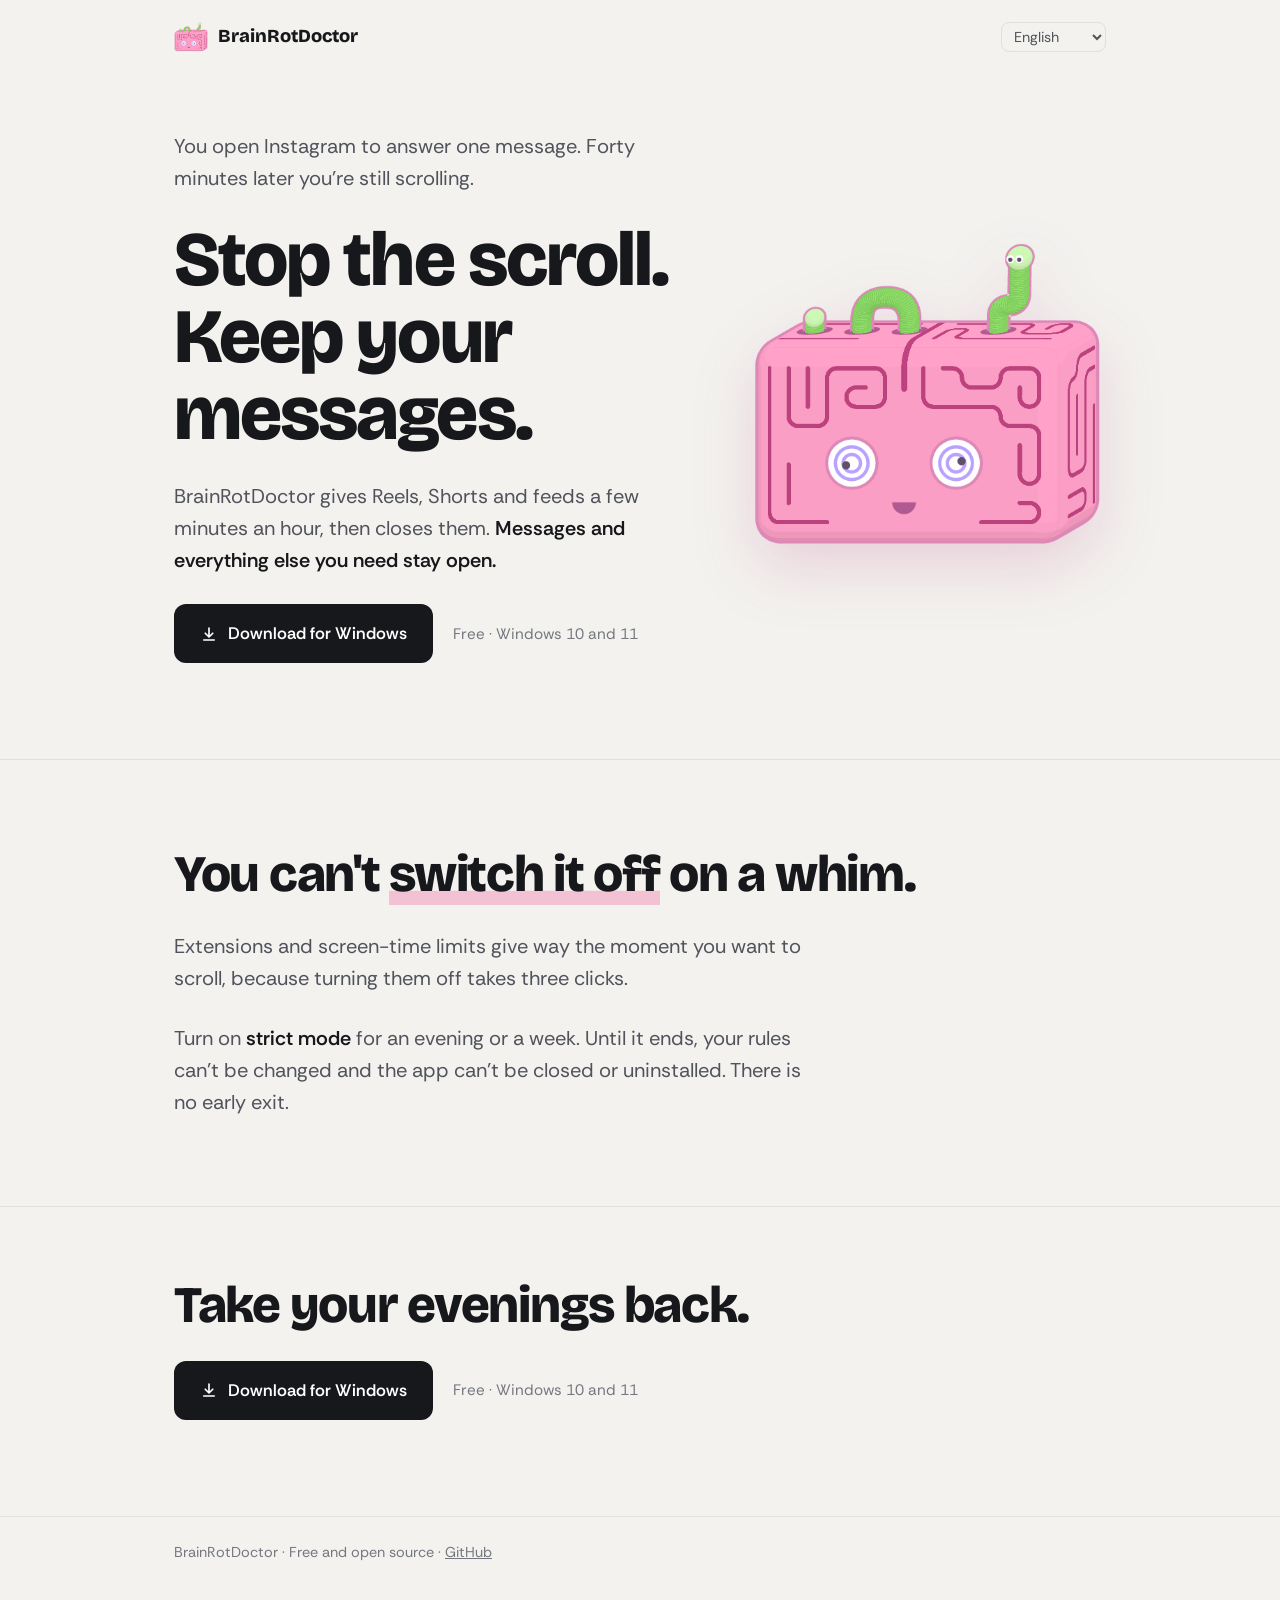
==== commit 3611d8d1: "Cut the website down to what a visitor needs to decide The page now says three things: the problem t" ====
--- a/docs/index.html
+++ b/docs/index.html
@@ -3,201 +3,67 @@
 <head>
   <meta charset="utf-8">
   <meta name="viewport" content="width=device-width, initial-scale=1">
-  <title>BrainRotDoctor — put your doom-scrolling on a timer</title>
-  <meta name="description" content="A free Windows app that gives Reels, Shorts and endless feeds a time budget. When it runs out, a little doctor pulls the worm out of your brain and the tab closes.">
+  <title>BrainRotDoctor — stop the scroll, keep your messages</title>
+  <meta name="description" content="A free Windows app that gives Reels, Shorts and feeds a few minutes an hour, then closes them. Messages stay open. Strict mode can't be switched off until it ends.">
   <meta name="color-scheme" content="light dark">
   <link rel="icon" href="assets/favicon.ico" sizes="any">
   <link rel="icon" href="assets/icon-512.png" type="image/png">
   <link rel="apple-touch-icon" href="assets/apple-touch-icon.png">
   <meta property="og:title" content="BrainRotDoctor">
-  <meta property="og:description" content="Put your doom-scrolling on a timer. Free, Windows, no admin needed.">
+  <meta property="og:description" content="Stop the scroll. Keep your messages. Free for Windows.">
   <meta property="og:image" content="https://llehn.github.io/BrainRotDoctor/assets/og-image.png">
   <meta property="og:type" content="website">
   <meta name="twitter:card" content="summary_large_image">
   <link rel="preconnect" href="https://fonts.googleapis.com">
   <link rel="preconnect" href="https://fonts.gstatic.com" crossorigin>
-  <link href="https://fonts.googleapis.com/css2?family=Inter:wght@400;500;600;700;800&display=swap" rel="stylesheet">
+  <link href="https://fonts.googleapis.com/css2?family=Bricolage+Grotesque:opsz,wght@12..96,800&family=Rethink+Sans:wght@400;600&display=swap" rel="stylesheet">
   <link rel="stylesheet" href="styles.css">
 </head>
 <body>
   <header class="nav">
-    <div class="nav-inner">
-      <a class="brand" href="#top">
-        <img src="assets/icon-512.png" width="36" height="36" alt="">
-        <span>BrainRotDoctor</span>
-      </a>
-      <nav class="nav-links">
-        <a href="#how" data-i18n="nav.how">How it works</a>
-        <a href="#worm" data-i18n="nav.worm">The worm</a>
-        <a href="#strict" data-i18n="nav.strict">Strict mode</a>
-        <a href="#install" data-i18n="nav.install">Install</a>
-        <a class="gh" href="https://github.com/llehn/BrainRotDoctor">GitHub</a>
-        <select id="langsel" class="langsel" aria-label="Language"></select>
-      </nav>
+    <div class="wrap">
+      <a class="brand" href="#top"><img src="assets/icon-512.png" width="34" height="34" alt=""><span>BrainRotDoctor</span></a>
+      <select id="langsel" class="lang" aria-label="Language"></select>
     </div>
   </header>
 
   <main id="top">
     <section class="hero wrap">
       <div class="hero-copy">
-        <span class="eyebrow" data-i18n="hero.eyebrow">Free · Windows 10/11 · No admin needed</span>
-        <h1 data-i18n="hero.h1">Put your doom-scrolling<br>on a timer.</h1>
-        <p class="lede" data-i18n="hero.lede">Reels, Shorts, the endless feed: they're built so you never leave. <b>BrainRotDoctor</b> gives them a time budget. When it runs out, a little doctor pulls the worm out of your brain and the tab closes.</p>
-        <div class="cta">
-          <a class="btn primary" href="https://github.com/llehn/BrainRotDoctor/releases/latest/download/BrainRotDoctor.exe"><svg aria-hidden="true" viewBox="0 0 24 24"><path d="M12 4v12m0 0-5-5m5 5 5-5M5 20h14"/></svg><span data-i18n="hero.download">Download for Windows</span></a>
-          <a class="btn" href="https://github.com/llehn/BrainRotDoctor" data-i18n="hero.source">View source</a>
+        <p class="recognise" data-i18n="hero.recognise">You open Instagram to answer one message. Forty minutes later you're still scrolling.</p>
+        <h1 data-i18n="hero.h1">Stop the scroll. Keep your messages.</h1>
+        <p class="promise" data-i18n="hero.promise">BrainRotDoctor gives Reels, Shorts and feeds a few minutes an hour, then closes them. <b>Messages and everything else you need stay open.</b></p>
+        <div class="get">
+          <a class="btn" href="https://github.com/llehn/BrainRotDoctor/releases/latest/download/BrainRotDoctor.exe"><svg aria-hidden="true" viewBox="0 0 24 24"><path d="M12 4v12m0 0-5-5m5 5 5-5M5 20h14"/></svg><span data-i18n="download">Download for Windows</span></a>
+          <small data-i18n="free">Free · Windows 10 and 11</small>
         </div>
-        <p class="fineprint" data-i18n="hero.fineprint">One <code>.exe</code> · installs for your user only · updates itself</p>
       </div>
-      <figure class="stage">
-        <img class="clip" src="assets/worm-scene.webp" width="720" height="440" alt="A pink brain with spiral eyes and a worm inside. A doctor pulls the worm out with forceps and the brain smiles.">
-        <figcaption data-i18n="hero.caption">What you see when time is up. On the pop, the tab is gone.</figcaption>
-      </figure>
+      <div class="hero-art"><img src="assets/icon-512.png" width="512" height="512" alt="The BrainRotDoctor brain: pink, with spiral eyes and worms poking out of the top."></div>
     </section>
 
-    <section class="band">
-      <p class="wrap" data-i18n="band1">You opened it to check one message. Forty minutes later the feed is still going and you can't name a single thing you saw. <b>That's the loop.</b> Browser extensions switch off in three clicks, so they don't hold. BrainRotDoctor runs outside the browser and is built to be annoying to get around.</p>
-    </section>
-
-    <section id="how" class="section wrap">
-      <h2 data-i18n="how.title">How it works</h2>
-      <p class="section-sub" data-i18n="how.sub">You make <b>rules</b>. A rule is <em>what</em> to limit and <em>when</em>.</p>
-      <div class="cards">
-        <article class="card">
-          <span class="num">1</span>
-          <h3 data-i18n="card1.t">Pick websites, keep the good parts</h3>
-          <p data-i18n="card1.b">Choose Instagram, YouTube, TikTok, Facebook, X, Reddit and more, or type any address. Each site comes split into pages, so you can block Reels and the feed while Messages stay open.</p>
-        </article>
-        <article class="card">
-          <span class="num">2</span>
-          <h3 data-i18n="card2.t">Minutes per hour, or nothing</h3>
-          <p data-i18n="card2.b">"5 minutes per hour, then block." Enough for a quick look, not enough to lose the afternoon. The allowance refills every hour. Or block the pages completely.</p>
-        </article>
-        <article class="card">
-          <span class="num">3</span>
-          <h3 data-i18n="card3.t">Hours and days</h3>
-          <p data-i18n="card3.b">Make a rule apply all day or only between set hours, say 23:00 to 07:00 on weekdays, so nights stay nights.</p>
-        </article>
-      </div>
-      <figure class="shot">
-        <div class="window">
-          <picture>
-            <source srcset="assets/app-rules-dark.webp" media="(prefers-color-scheme: dark)">
-            <img src="assets/app-rules.webp" width="1120" height="760" loading="lazy" alt="The Rules screen: three rule cards showing minutes used, what is blocked now and when each refills.">
-          </picture>
-        </div>
-        <figcaption data-i18n="shot.rules">Every rule on one screen, with live status: minutes used, what's blocked right now, when it refills.</figcaption>
-      </figure>
-    </section>
-
-    <section class="section wrap split">
-      <div class="split-copy">
-        <h2 data-i18n="pages.title">Block the feed, keep your messages</h2>
-        <p data-i18n="pages.b">Every website is split into its pages, and each page is set to Block or Allow. The common pages come ready, and you can add your own. Not sure what a link will do? Paste it into <b>Check an address</b> and the rule tells you.</p>
-      </div>
-      <div class="window tall">
-        <img src="assets/app-editor.webp" width="1120" height="1130" loading="lazy" alt="Editing a rule: Instagram split into Home feed (blocked), Following feed, Reels, Explore and Messages (allowed).">
-      </div>
-    </section>
-
-    <section id="worm" class="section wrap">
-      <h2 data-i18n="worm.title">Three seconds' warning</h2>
-      <p class="section-sub" data-i18n="worm.sub">A blocked tab doesn't just vanish. A short scene plays in the corner of your screen, and the tab closes the moment the worm pops out.</p>
-      <div class="story">
-        <article>
-          <img src="assets/scene-1.webp" width="720" height="440" loading="lazy" alt="">
-          <h3 data-i18n="worm1.t">Time's up</h3>
-          <p data-i18n="worm1.b">The infested brain rises in the corner of your screen. Switch to another page now and nothing closes.</p>
-        </article>
-        <article>
-          <img src="assets/scene-2.webp" width="720" height="440" loading="lazy" alt="">
-          <h3 data-i18n="worm2.t">The doctor steps in</h3>
-          <p data-i18n="worm2.b">He grabs the worm with his forceps and pulls.</p>
-        </article>
-        <article>
-          <img src="assets/scene-3.webp" width="720" height="440" loading="lazy" alt="">
-          <h3 data-i18n="worm3.t">Pop</h3>
-          <p data-i18n="worm3.b">The worm is out and the tab closes. Only that tab, never the whole browser, and the window you're working in keeps the focus.</p>
-        </article>
-      </div>
-    </section>
-
-    <section id="strict" class="section wrap split reverse">
-      <div class="split-copy">
-        <span class="eyebrow" data-i18n="strict.eyebrow">For the hours when willpower isn't enough</span>
-        <h2 data-i18n="strict.title">Strict mode: no way out</h2>
-        <p data-i18n="strict.b">Pick how long, from an hour to a week, and which rules to lock. Then:</p>
-        <ul class="ticks">
-          <li class="no" data-i18n="strict.l1">Locked rules can't be edited, turned off or deleted</li>
-          <li class="no" data-i18n="strict.l2">Pause is unavailable</li>
-          <li class="no" data-i18n="strict.l3">The app can't be closed or uninstalled</li>
-          <li class="yes" data-i18n="strict.l4">You can still add new rules. Blocking more is always allowed.</li>
-        </ul>
-        <p class="muted" data-i18n="strict.note">There is no early exit. Outside strict mode you can pause blocking any time: for 15 minutes, an hour or the rest of the day.</p>
-      </div>
-      <div class="window">
-        <img src="assets/app-strict.webp" width="1120" height="740" loading="lazy" alt="Strict mode setup: choose how long, which rules to lock, and confirm there is no early exit.">
-      </div>
-    </section>
-
-    <section id="install" class="section wrap">
-      <h2 data-i18n="install.title">Install in three clicks</h2>
-      <div class="cards">
-        <article class="card">
-          <span class="num">1</span>
-          <h3 data-i18n="step1.t">Download</h3>
-          <p data-i18n="step1.b">Get <code>BrainRotDoctor.exe</code> and double-click it.</p>
-        </article>
-        <article class="card">
-          <span class="num">2</span>
-          <h3 data-i18n="step2.t">Get past SmartScreen</h3>
-          <p data-i18n="step2.b">Windows warns about an unknown publisher because the app isn't signed. Click <b>More info → Run anyway</b>.</p>
-        </article>
-        <article class="card">
-          <span class="num">3</span>
-          <h3 data-i18n="step3.t">Install</h3>
-          <p data-i18n="step3.b">Click <b>Install</b>. It sets itself up for your user, starts with Windows and begins protecting you.</p>
-        </article>
-      </div>
-      <p class="note" data-i18n="install.note">No administrator rights needed. Running a newer download over an installed copy simply upgrades it, and installed copies update themselves in the background. To remove it, use Windows Settings → Apps (not while strict mode is on).</p>
-      <div class="cta center">
-        <a class="btn primary" href="https://github.com/llehn/BrainRotDoctor/releases/latest/download/BrainRotDoctor.exe"><svg aria-hidden="true" viewBox="0 0 24 24"><path d="M12 4v12m0 0-5-5m5 5 5-5M5 20h14"/></svg><span data-i18n="hero.download">Download for Windows</span></a>
-      </div>
-    </section>
-
-    <section class="section wrap">
-      <h2 data-i18n="features.title">The details</h2>
-      <div class="features">
-        <div class="feat" data-i18n="feat1"><b>Works in your browser.</b> Chrome, Edge, Firefox, Brave, Opera and Vivaldi. No extension to switch off.</div>
-        <div class="feat" data-i18n="feat2"><b>Never steals focus.</b> Tabs close in the background without moving windows or interrupting what you type.</div>
-        <div class="feat" data-i18n="feat3"><b>Only what's on screen counts.</b> Minimized windows and other desktops don't use up your minutes.</div>
-        <div class="feat" data-i18n="feat4"><b>Hard to kill.</b> Two processes watch each other: close one and the other brings it back. It starts with Windows too.</div>
-        <div class="feat" data-i18n="feat5"><b>Updates itself.</b> Signed updates install quietly in the background. Nothing to click.</div>
-        <div class="feat" data-i18n="feat6"><b>31 languages.</b> Follows your Windows language, or pick one in Settings. Light and dark too.</div>
-        <div class="feat" data-i18n="feat7"><b>No account, no cloud.</b> Your rules stay on your computer.</div>
-        <div class="feat" data-i18n="feat8"><b>Free and open source.</b> MIT licensed. Read every line on GitHub.</div>
+    <section class="holds">
+      <div class="wrap">
+        <h2 data-i18n="holds.title">You can't <span>switch it off</span> on a whim.</h2>
+        <p data-i18n="holds.why">Extensions and screen-time limits give way the moment you want to scroll, because turning them off takes three clicks.</p>
+        <p data-i18n="holds.strict">Turn on <b>strict mode</b> for an evening or a week. Until it ends, your rules can't be changed and the app can't be closed or uninstalled. There is no early exit.</p>
       </div>
     </section>
 
     <section class="closer">
       <div class="wrap">
-        <img src="assets/icon-512.png" width="120" height="120" alt="">
-        <h2 data-i18n="closer.title">Your attention is worth more than the feed thinks.</h2>
-        <div class="cta center">
-          <a class="btn primary" href="https://github.com/llehn/BrainRotDoctor/releases/latest/download/BrainRotDoctor.exe" data-i18n="closer.download">Get BrainRotDoctor</a>
-          <a class="btn" href="https://github.com/llehn/BrainRotDoctor" data-i18n="closer.source">Read the code</a>
+        <h2 data-i18n="closer.title">Take your evenings back.</h2>
+        <div class="get">
+          <a class="btn" href="https://github.com/llehn/BrainRotDoctor/releases/latest/download/BrainRotDoctor.exe"><svg aria-hidden="true" viewBox="0 0 24 24"><path d="M12 4v12m0 0-5-5m5 5 5-5M5 20h14"/></svg><span data-i18n="download">Download for Windows</span></a>
+          <small data-i18n="free">Free · Windows 10 and 11</small>
         </div>
       </div>
     </section>
   </main>
 
-  <footer class="footer wrap">
-    <div class="foot-brand">
-      <img src="assets/icon-512.png" width="28" height="28" alt="">
-      <span>BrainRotDoctor</span>
+  <footer class="footer">
+    <div class="wrap">
+      <span data-i18n="footer">BrainRotDoctor · Free and open source · <a href="https://github.com/llehn/BrainRotDoctor">GitHub</a></span>
     </div>
-    <p data-i18n="footer.tagline">Free and open source · Windows 10/11 · <a href="https://github.com/llehn/BrainRotDoctor">github.com/llehn/BrainRotDoctor</a></p>
-    <p class="muted" data-i18n="footer.muted">Not affiliated with any of the sites it limits. Use it on devices you own.</p>
   </footer>
 
   <script src="i18n.js"></script>
--- a/docs/styles.css
+++ b/docs/styles.css
@@ -1,183 +1,102 @@
-/* BrainRotDoctor site. Colours follow the app (warm greys, teal accent) and the
-   worm scene (pink brain, lavender stage, green worm). Light and dark follow the
-   system, as the app does. */
+/* BrainRotDoctor site. Three beats in one column: recognise the problem, see the
+   promise, see why it holds. Colours follow the app (warm greys, teal accent) and
+   the brain (pink). Light and dark follow the system, as the app does. */
 
 :root {
-  --bg: #F4F3F0;
-  --band: #ECEBE7;
-  --surface: #FFFFFF;
-  --border: #E2E0DA;
-  --text: #16171B;
-  --text-2: #4F525A;
-  --text-3: #6B6E76;
-  --ink: #16171B;
-  --ink-text: #FFFFFF;
+  --bg: #F3F2EF;
+  --line: #E1DFD9;
+  --fg: #17181B;
+  --fg-2: #50535B;
+  --fg-3: #74777F;
   --accent: #0B6B63;
-  --accent-soft: #E1F0EE;
-  --danger: #B93D0E;
-  --stage: #ECEAF2;
-  --stage-edge: #DCD8E6;
-  --brain: #F59AC0;
-  --brain-line: #B83F7A;
-  --cap: #7C5CFF;
-  --shadow: 0 1px 2px rgba(22, 23, 27, .05), 0 12px 32px -12px rgba(22, 23, 27, .18);
-  --radius: 16px;
-  --font: "Inter", "Segoe UI", system-ui, -apple-system, sans-serif;
+  --pink: #F59AC0;
+  --btn: #17181B;
+  --btn-fg: #FFFFFF;
+  --display: "Bricolage Grotesque", "Segoe UI", system-ui, sans-serif;
+  --body: "Rethink Sans", "Segoe UI", system-ui, sans-serif;
   color-scheme: light dark;
 }
 
 @media (prefers-color-scheme: dark) {
   :root {
-    --bg: #17181B;
-    --band: #1C1D21;
-    --surface: #232428;
-    --border: #313238;
-    --text: #ECECEE;
-    --text-2: #B4B6BD;
-    --text-3: #8E9098;
-    --ink: #ECECEE;
-    --ink-text: #16171B;
-    --accent: #2A9D8F;
-    --accent-soft: #173A36;
-    --danger: #D2602F;
-    --stage: #24212B;
-    --stage-edge: #34303D;
-    --shadow: 0 1px 2px rgba(0, 0, 0, .3), 0 16px 40px -16px rgba(0, 0, 0, .6);
+    --bg: #16171A;
+    --line: #303137;
+    --fg: #EDEDEF;
+    --fg-2: #B5B7BE;
+    --fg-3: #8D9098;
+    --accent: #3BB0A1;
+    --btn: #EDEDEF;
+    --btn-fg: #16171A;
   }
 }
 
 * { box-sizing: border-box; }
-html { scroll-behavior: smooth; scroll-padding-top: 76px; }
+html { scroll-behavior: smooth; }
 @media (prefers-reduced-motion: reduce) { html { scroll-behavior: auto; } }
 body {
   margin: 0;
   background: var(--bg);
-  color: var(--text);
-  font-family: var(--font);
-  font-size: 17px;
+  color: var(--fg);
+  font-family: var(--body);
+  font-size: 18px;
   line-height: 1.6;
   -webkit-font-smoothing: antialiased;
 }
 img { max-width: 100%; height: auto; display: block; }
-a { color: var(--accent); }
-code { font-family: ui-monospace, Consolas, monospace; font-size: .9em; background: var(--band); padding: 1px 6px; border-radius: 6px; }
-h1, h2, h3 { line-height: 1.15; letter-spacing: -.02em; margin: 0; text-wrap: balance; }
+a { color: inherit; }
 p { margin: 0; }
-.wrap { width: 100%; max-width: 1140px; margin: 0 auto; padding-inline: 24px; }
+:focus-visible { outline: 2px solid var(--accent); outline-offset: 3px; border-radius: 6px; }
 
-/* ---------- Nav ---------- */
-.nav {
-  position: sticky; top: 0; z-index: 10;
-  background: color-mix(in srgb, var(--bg) 88%, transparent);
-  backdrop-filter: saturate(1.4) blur(12px);
-  border-bottom: 1px solid var(--border);
+.wrap { max-width: 980px; margin-inline: auto; padding-inline: 24px; }
+@media (max-width: 480px) { .wrap { padding-inline: 16px; } }
+
+h1, h2 { font-family: var(--display); font-weight: 800; margin: 0; text-wrap: balance; letter-spacing: -.025em; }
+h1 { font-size: clamp(2.6rem, 7vw, 4.8rem); line-height: 1; }
+h2 { font-size: clamp(2rem, 4.6vw, 3.2rem); line-height: 1.05; }
+
+/* Nav */
+.nav { padding-block: 20px; }
+.nav .wrap { display: flex; align-items: center; justify-content: space-between; gap: 16px; }
+.brand { display: flex; align-items: center; gap: 10px; text-decoration: none; font-family: var(--display); font-weight: 800; font-size: 1.15rem; }
+.brand img { width: 34px; height: 34px; }
+.lang { font: inherit; font-size: .9rem; color: var(--fg-2); background: transparent; border: 1px solid var(--line); border-radius: 8px; padding: 4px 8px; }
+
+/* Download */
+.btn {
+  display: inline-flex; align-items: center; gap: 10px;
+  padding: 16px 26px; border-radius: 12px; text-decoration: none;
+  font-weight: 600; font-size: 1.05rem;
+  background: var(--btn); color: var(--btn-fg);
+  transition: transform .15s ease;
 }
-.nav-inner { max-width: 1140px; margin: 0 auto; padding: 10px 24px; display: flex; align-items: center; gap: 16px; }
-.brand { display: flex; align-items: center; gap: 10px; color: var(--text); text-decoration: none; font-weight: 700; font-size: 17px; }
-.nav-links { margin-left: auto; display: flex; align-items: center; gap: 22px; }
-.nav-links a { color: var(--text-2); text-decoration: none; font-size: 15px; font-weight: 500; }
-.nav-links a:hover { color: var(--text); }
-.nav-links a.gh { padding: 7px 14px; border: 1px solid var(--border); border-radius: 10px; background: var(--surface); color: var(--text); }
-.langsel { font: inherit; font-size: 14px; color: var(--text); background: var(--surface); border: 1px solid var(--border); border-radius: 10px; padding: 6px 8px; }
+.btn:hover { transform: translateY(-1px); }
+.btn svg { width: 18px; height: 18px; fill: none; stroke: currentColor; stroke-width: 2.2; stroke-linecap: round; stroke-linejoin: round; }
+@media (prefers-reduced-motion: reduce) { .btn { transition: none; } .btn:hover { transform: none; } }
+.get { display: flex; flex-wrap: wrap; align-items: center; gap: 12px 20px; }
+.get small { font-size: .95rem; color: var(--fg-3); }
 
-/* ---------- Buttons ---------- */
-.cta { display: flex; flex-wrap: wrap; gap: 12px; margin-top: 28px; }
-.cta.center { justify-content: center; }
-.btn {
-  display: inline-flex; align-items: center; gap: 8px;
-  padding: 13px 22px; border-radius: 12px;
-  font-weight: 600; font-size: 16px; text-decoration: none;
-  color: var(--text); background: var(--surface); border: 1px solid var(--border);
-  transition: transform .15s ease, box-shadow .15s ease;
+/* The problem and the promise */
+.hero { display: grid; grid-template-columns: minmax(0, 1.5fr) minmax(0, 1fr); gap: 40px; align-items: center; padding-block: 56px 96px; }
+.hero-copy { display: grid; gap: 28px; }
+.recognise, .promise { font-size: 1.25rem; color: var(--fg-2); max-width: 28em; }
+.promise b { color: var(--fg); font-weight: 600; }
+.hero-art { display: grid; place-items: center; }
+.hero-art img { width: min(100%, 360px); filter: drop-shadow(0 24px 30px rgba(184, 63, 122, .18)); }
+@media (max-width: 760px) {
+  .hero { grid-template-columns: 1fr; padding-block: 16px 72px; }
+  .hero-art { order: -1; justify-items: start; }
+  .hero-art img { width: 140px; }
 }
-.btn:hover { transform: translateY(-1px); box-shadow: var(--shadow); }
-.btn:focus-visible, .langsel:focus-visible, .nav-links a:focus-visible { outline: 3px solid color-mix(in srgb, var(--accent) 55%, transparent); outline-offset: 2px; }
-.btn.primary { background: var(--ink); color: var(--ink-text); border-color: var(--ink); }
-.btn svg { width: 18px; height: 18px; fill: none; stroke: currentColor; stroke-width: 2.2; stroke-linecap: round; stroke-linejoin: round; }
 
-/* ---------- Hero ---------- */
-.hero { display: grid; grid-template-columns: minmax(0, 1fr) minmax(0, 1.05fr); gap: 48px; align-items: center; padding-block: 72px 64px; }
-.eyebrow { display: inline-block; font-size: 13px; font-weight: 600; letter-spacing: .04em; color: var(--accent); background: var(--accent-soft); padding: 5px 12px; border-radius: 999px; margin-bottom: 18px; }
-.hero h1 { font-size: clamp(40px, 5.6vw, 64px); font-weight: 800; }
-.lede { margin-top: 20px; font-size: 19px; color: var(--text-2); max-width: 34em; }
-.lede b { color: var(--text); }
-.fineprint { margin-top: 16px; font-size: 14px; color: var(--text-3); }
-.stage {
-  margin: 0; padding: 28px 24px 18px; border-radius: 28px;
-  background: var(--stage); border: 1px solid var(--stage-edge);
-  display: grid; gap: 12px;
-}
-.stage .clip { width: 100%; aspect-ratio: 720 / 440; }
-.stage figcaption { text-align: center; font-size: 14px; color: var(--text-3); }
+/* Why it holds */
+.holds { padding-block: 88px; border-top: 1px solid var(--line); }
+.holds .wrap { display: grid; gap: 28px; }
+.holds p { font-size: 1.25rem; color: var(--fg-2); max-width: 32em; }
+.holds p b { color: var(--fg); font-weight: 600; }
+.holds h2 span { box-shadow: inset 0 -.28em 0 color-mix(in srgb, var(--pink) 55%, transparent); }
 
-/* ---------- Band ---------- */
-.band { background: var(--band); border-block: 1px solid var(--border); padding-block: 48px; }
-.band p { font-size: 21px; line-height: 1.55; color: var(--text-2); max-width: 900px; text-align: center; }
-.band b { color: var(--text); }
+/* Get it */
+.closer { padding-block: 72px 96px; border-top: 1px solid var(--line); }
+.closer .wrap { display: grid; gap: 28px; justify-items: start; }
 
-/* ---------- Sections ---------- */
-.section { padding-block: 88px 0; }
-.section > h2, .split-copy h2 { font-size: clamp(30px, 3.6vw, 42px); font-weight: 800; }
-.section-sub { margin-top: 12px; font-size: 19px; color: var(--text-2); max-width: 40em; }
-
-.cards { display: grid; grid-template-columns: repeat(3, minmax(0, 1fr)); gap: 18px; margin-top: 36px; }
-.card { background: var(--surface); border: 1px solid var(--border); border-radius: var(--radius); padding: 26px; display: grid; gap: 10px; align-content: start; }
-.card h3 { font-size: 19px; }
-.card p { color: var(--text-2); font-size: 16px; }
-.num { width: 30px; height: 30px; border-radius: 9px; display: grid; place-items: center; font-weight: 700; font-size: 15px; color: var(--accent); background: var(--accent-soft); }
-
-/* App screenshots sit in a plain window frame. */
-.window { border-radius: 14px; overflow: hidden; border: 1px solid var(--border); background: var(--surface); box-shadow: var(--shadow); }
-.window.tall { max-height: 640px; }
-.shot { margin: 40px 0 0; display: grid; gap: 14px; }
-.shot figcaption { text-align: center; font-size: 15px; color: var(--text-3); }
-
-.split { display: grid; grid-template-columns: minmax(0, .85fr) minmax(0, 1.15fr); gap: 56px; align-items: center; }
-.split.reverse { grid-template-columns: minmax(0, 1fr) minmax(0, 1.1fr); }
-.split-copy { display: grid; gap: 16px; align-content: start; }
-.split-copy .eyebrow { justify-self: start; margin-bottom: 0; }
-.split-copy p { color: var(--text-2); }
-.split-copy b { color: var(--text); }
-.muted { color: var(--text-3) !important; font-size: 15px; }
-
-.ticks { list-style: none; margin: 0; padding: 0; display: grid; gap: 10px; }
-.ticks li { position: relative; padding-left: 32px; }
-.ticks li::before { position: absolute; left: 0; top: 2px; width: 22px; height: 22px; border-radius: 50%; display: grid; place-items: center; font-size: 13px; font-weight: 700; }
-.ticks li.no::before { content: "✕"; color: var(--danger); background: color-mix(in srgb, var(--danger) 14%, transparent); }
-.ticks li.yes::before { content: "✓"; color: var(--accent); background: var(--accent-soft); }
-
-/* The worm scene, told in three frames. */
-.story { display: grid; grid-template-columns: repeat(3, minmax(0, 1fr)); gap: 18px; margin-top: 36px; }
-.story article { background: var(--stage); border: 1px solid var(--stage-edge); border-radius: var(--radius); padding: 18px 20px 24px; display: grid; gap: 8px; align-content: start; }
-.story img { aspect-ratio: 720 / 440; width: 100%; margin-bottom: 6px; }
-.story h3 { font-size: 19px; }
-.story p { color: var(--text-2); font-size: 16px; }
-
-.note { margin: 24px auto 0; max-width: 46em; text-align: center; color: var(--text-3); font-size: 15px; }
-
-.features { display: grid; grid-template-columns: repeat(2, minmax(0, 1fr)); gap: 14px 18px; margin-top: 32px; }
-.feat { background: var(--surface); border: 1px solid var(--border); border-radius: 14px; padding: 18px 20px; color: var(--text-2); font-size: 16px; }
-.feat b { color: var(--text); }
-
-.closer { margin-top: 96px; padding-block: 72px; background: var(--stage); border-top: 1px solid var(--stage-edge); text-align: center; }
-.closer img { margin: 0 auto 18px; }
-.closer h2 { font-size: clamp(28px, 3.4vw, 40px); font-weight: 800; max-width: 18em; margin: 0 auto; }
-
-.footer { padding-block: 32px 48px; display: grid; gap: 6px; justify-items: center; text-align: center; font-size: 14px; color: var(--text-2); }
-.foot-brand { display: flex; align-items: center; gap: 8px; font-weight: 700; color: var(--text); margin-bottom: 4px; }
-
-/* ---------- Narrow screens ---------- */
-@media (max-width: 900px) {
-  .hero, .split, .split.reverse { grid-template-columns: minmax(0, 1fr); gap: 36px; }
-  .hero { padding-block: 44px 48px; }
-  .cards, .story { grid-template-columns: minmax(0, 1fr); }
-  .features { grid-template-columns: minmax(0, 1fr); }
-  .nav-links a:not(.gh) { display: none; }
-  .section { padding-block: 64px 0; }
-  .band p { font-size: 18px; }
-}
-@media (max-width: 480px) {
-  .wrap, .nav-inner { padding-inline: 16px; }
-  .nav-links { gap: 10px; }
-  .brand span { display: none; }
-}
+.footer { padding-block: 24px 40px; border-top: 1px solid var(--line); font-size: .9rem; color: var(--fg-3); }
